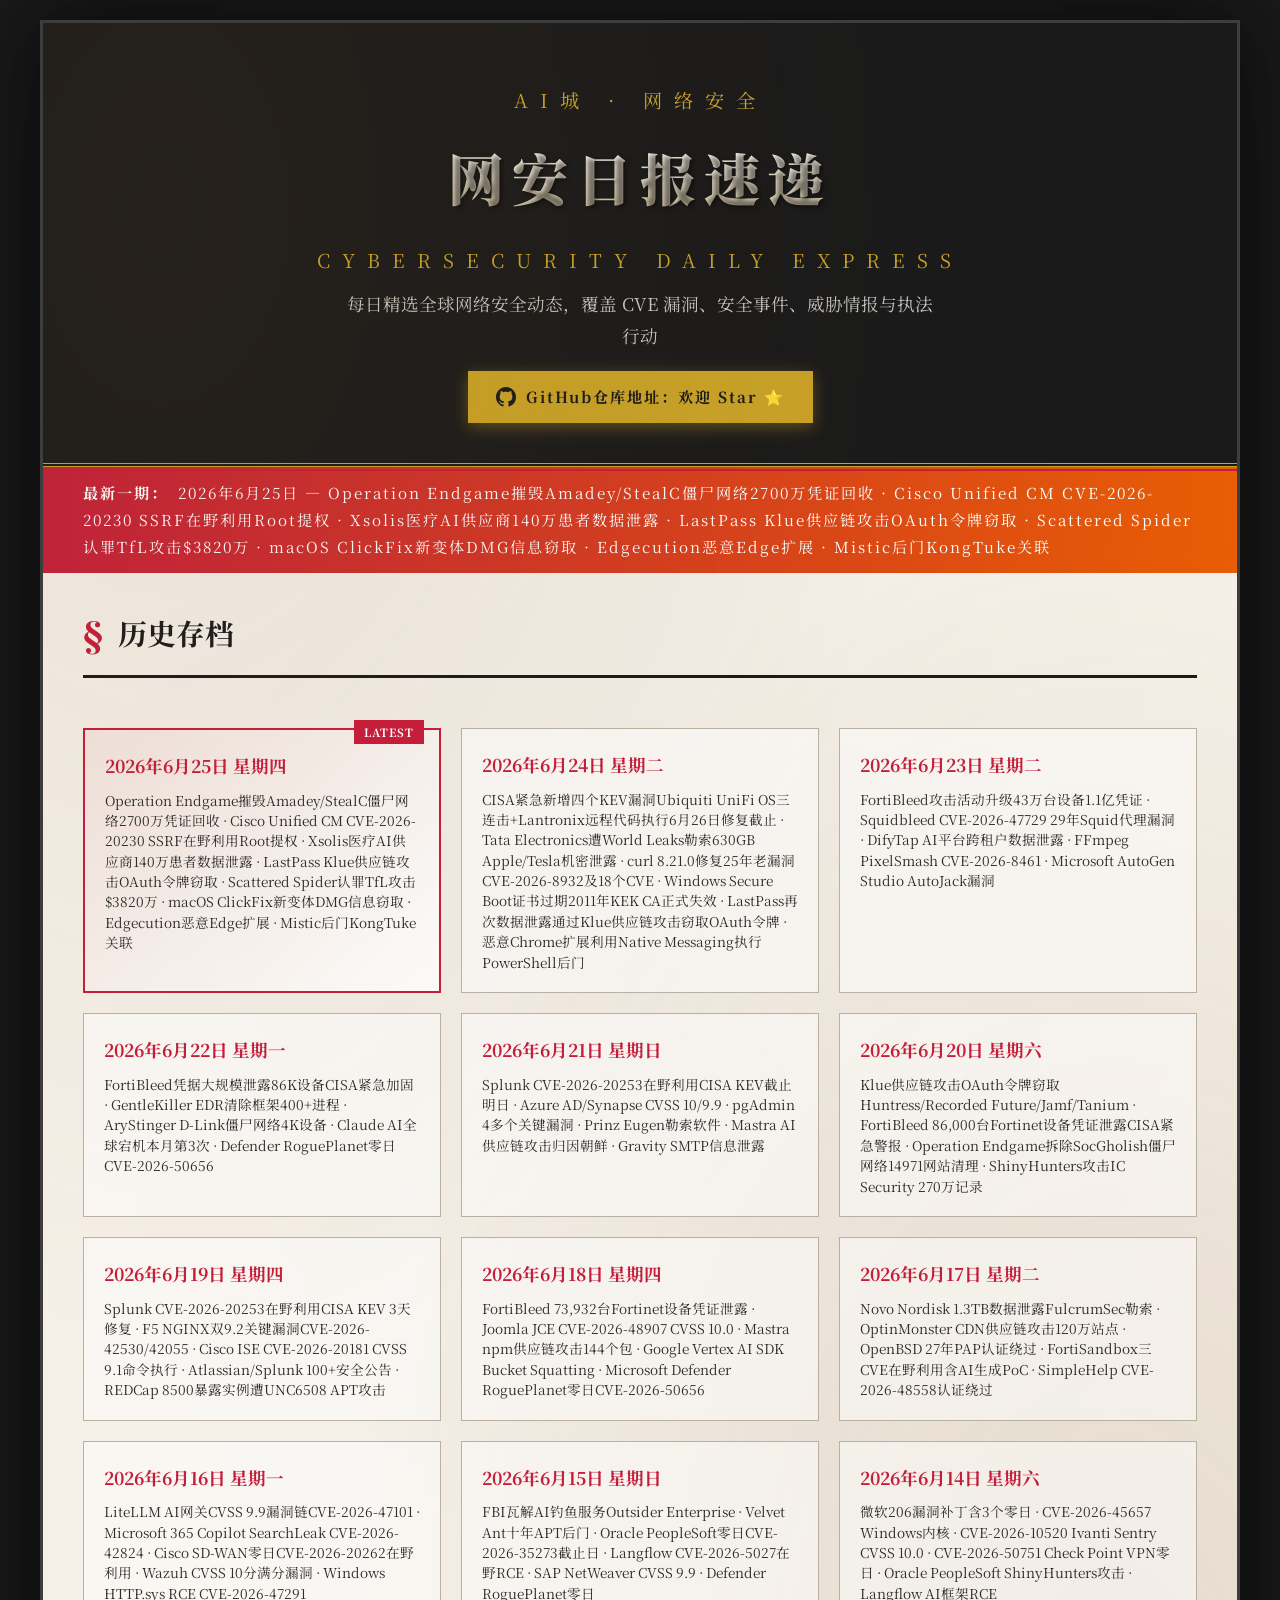
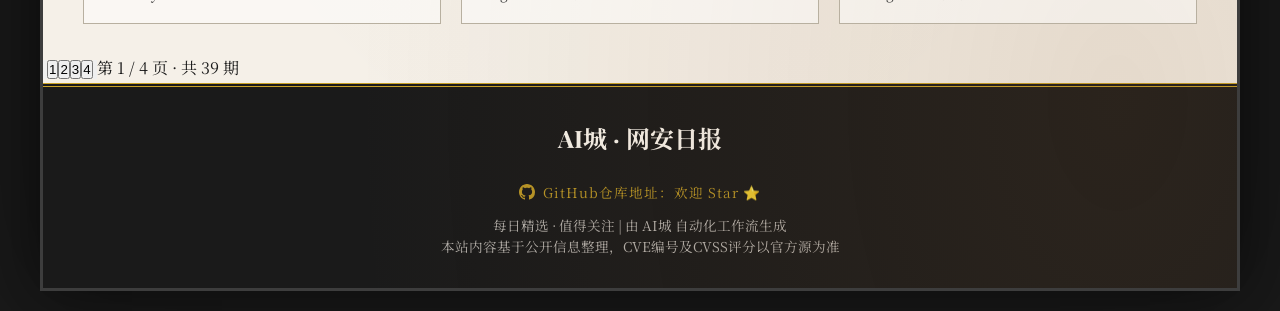
==== index.html @ bbb7cddc "更新2026年6月24日网安日报 - CISA KEV/Tata Electronics泄露/curl 25年老漏洞/Secure Boot证书过期" ====
<!DOCTYPE html>
<html lang="zh-CN">
<head>
    <meta charset="UTF-8">
    <meta name="viewport" content="width=device-width, initial-scale=1.0">
    <title>网安日报速递 - AI城</title>
    <link rel="stylesheet" href="assets/style.css">
</head>
<body>
    <div class="newspaper">
        <!-- Hero -->
        <div class="index-hero">
            <div class="newspaper-subtitle">AI城 · 网络安全</div>
            <a id="latest-link" href="#" style="color:inherit;text-decoration:none;">
                <h1 class="newspaper-title">网安日报速递</h1>
            </a>
            <div class="newspaper-subtitle">CYBERSECURITY DAILY EXPRESS</div>
            <p>每日精选全球网络安全动态，覆盖 CVE 漏洞、安全事件、威胁情报与执法行动</p>
            <a href="https://github.com/Unclecheng-li/cybersecurity-daily" target="_blank" rel="noopener"
               style="display:inline-flex;align-items:center;gap:10px;margin-top:20px;padding:12px 28px;
                      background:var(--accent-gold);color:var(--ink-black);font-size:0.95em;font-weight:700;
                      letter-spacing:2px;text-decoration:none;transition:all 0.3s ease;
                      box-shadow:0 4px 15px rgba(201,162,39,0.4);"
               onmouseover="this.style.transform='translateY(-2px)';this.style.boxShadow='0 6px 25px rgba(201,162,39,0.6)'"
               onmouseout="this.style.transform='translateY(0)';this.style.boxShadow='0 4px 15px rgba(201,162,39,0.4)'">
                <svg width="20" height="20" viewBox="0 0 16 16" fill="currentColor">
                    <path d="M8 0C3.58 0 0 3.58 0 8c0 3.54 2.29 6.53 5.47 7.59.4.07.55-.17.55-.38
                    0-.19-.01-.82-.01-1.49-2.01.37-2.53-.49-2.69-.94-.09-.23-.48-.94-.82-1.13-.28-.15
                    -.68-.52-.01-.53.63-.01 1.08.58 1.23.82.72 1.21 1.87.87 2.33.66.07-.52.28-.87
                    .51-1.07-1.78-.2-3.64-.89-3.64-3.95 0-.87.31-1.59.82-2.15-.08-.2-.36-1.02.08-2.12
                    0 0 .67-.21 2.2.82.64-.18 1.32-.27 2-.27.68 0 1.36.09 2 .27 1.53-1.04 2.2-.82
                    2.2-.82.44 1.1.16 1.92.08 2.12.51.56.82 1.27.82 2.15 0 3.07-1.87 3.75-3.65
                    3.95.29.25.54.73.54 1.48 0 1.07-.01 1.93-.01 2.2 0 .21.15.46.55.38A8.013 8.013
                    0 0016 8c0-4.42-3.58-8-8-8z"/>
                </svg>
                GitHub仓库地址：欢迎 Star ⭐
            </a>
        </div>

        <!-- Latest Edition Banner -->
        <div id="latest-banner" class="keywords-banner">
            <strong>最新一期：</strong><span id="latest-text"></span>
        </div>

        <!-- Archive -->
        <h3 class="section-header" style="margin:30px 40px 20px;">历史存档</h3>
        <div id="archive-grid" class="archive-grid"></div>
        <div id="pagination" class="pagination"></div>

        <!-- Footer -->
        <footer class="newspaper-footer">
            <div class="footer-logo">AI城 · 网安日报</div>
            <a href="https://github.com/Unclecheng-li/cybersecurity-daily" target="_blank" rel="noopener"
               style="display:inline-flex;align-items:center;gap:8px;margin:10px 0;color:var(--accent-gold);
                      font-size:0.85em;letter-spacing:1px;text-decoration:none;opacity:0.9;transition:opacity 0.3s;"
               onmouseover="this.style.opacity='1'" onmouseout="this.style.opacity='0.9'">
                <svg width="16" height="16" viewBox="0 0 16 16" fill="currentColor">
                    <path d="M8 0C3.58 0 0 3.58 0 8c0 3.54 2.29 6.53 5.47 7.59.4.07.55-.17.55-.38
                    0-.19-.01-.82-.01-1.49-2.01.37-2.53-.49-2.69-.94-.09-.23-.48-.94-.82-1.13-.28-.15
                    -.68-.52-.01-.53.63-.01 1.08.58 1.23.82.72 1.21 1.87.87 2.33.66.07-.52.28-.87
                    .51-1.07-1.78-.2-3.64-.89-3.64-3.95 0-.87.31-1.59.82-2.15-.08-.2-.36-1.02.08-2.12
                    0 0 .67-.21 2.2.82.64-.18 1.32-.27 2-.27.68 0 1.36.09 2 .27 1.53-1.04 2.2-.82
                    2.2-.82.44 1.1.16 1.92.08 2.12.51.56.82 1.27.82 2.15 0 3.07-1.87 3.75-3.65
                    3.95.29.25.54.73.54 1.48 0 1.07-.01 1.93-.01 2.2 0 .21.15.46.55.38A8.013 8.013
                    0 0016 8c0-4.42-3.58-8-8-8z"/>
                </svg>
                GitHub仓库地址：欢迎 Star ⭐
            </a>
            <p class="footer-disclaimer">
                每日精选 · 值得关注 | 由 AI城 自动化工作流生成
                <br>
                本站内容基于公开信息整理，CVE编号及CVSS评分以官方源为准
            </p>
        </footer>
    </div>

    <script>
    (function() {
        // ============================================================
        // 存档数据 — 每次新增日报时在此数组头部追加一条即可
        // 不再依赖 index.json，本地 file:// 协议也能正常显示
        // ============================================================
        var ARCHIVE_DATA = [
            {
                "date": "2026-06-25",
                "weekday": "星期四",
                "keywords": "Operation Endgame摧毁Amadey/StealC僵尸网络2700万凭证回收 · Cisco Unified CM CVE-2026-20230 SSRF在野利用Root提权 · Xsolis医疗AI供应商140万患者数据泄露 · LastPass Klue供应链攻击OAuth令牌窃取 · Scattered Spider认罪TfL攻击$3820万 · macOS ClickFix新变体DMG信息窃取 · Edgecution恶意Edge扩展 · Mistic后门KongTuke关联"
            },
            {
                "date": "2026-06-24",
                "weekday": "星期二",
                "keywords": "CISA紧急新增四个KEV漏洞Ubiquiti UniFi OS三连击+Lantronix远程代码执行6月26日修复截止 · Tata Electronics遭World Leaks勒索630GB Apple/Tesla机密泄露 · curl 8.21.0修复25年老漏洞CVE-2026-8932及18个CVE · Windows Secure Boot证书过期2011年KEK CA正式失效 · LastPass再次数据泄露通过Klue供应链攻击窃取OAuth令牌 · 恶意Chrome扩展利用Native Messaging执行PowerShell后门"
            },
            {
                "date": "2026-06-23",
                "weekday": "星期二",
                "keywords": "FortiBleed攻击活动升级43万台设备1.1亿凭证 · Squidbleed CVE-2026-47729 29年Squid代理漏洞 · DifyTap AI平台跨租户数据泄露 · FFmpeg PixelSmash CVE-2026-8461 · Microsoft AutoGen Studio AutoJack漏洞"
            },
            {
                "date": "2026-06-22",
                "weekday": "星期一",
                "keywords": "FortiBleed凭据大规模泄露86K设备CISA紧急加固 · GentleKiller EDR清除框架400+进程 · AryStinger D-Link僵尸网络4K设备 · Claude AI全球宕机本月第3次 · Defender RoguePlanet零日CVE-2026-50656"
            },
            {
                "date": "2026-06-21",
                "weekday": "星期日",
                "keywords": "Splunk CVE-2026-20253在野利用CISA KEV截止明日 · Azure AD/Synapse CVSS 10/9.9 · pgAdmin 4多个关键漏洞 · Prinz Eugen勒索软件 · Mastra AI供应链攻击归因朝鲜 · Gravity SMTP信息泄露"
            },
            {
                "date": "2026-06-20",
                "weekday": "星期六",
                "keywords": "Klue供应链攻击OAuth令牌窃取Huntress/Recorded Future/Jamf/Tanium · FortiBleed 86,000台Fortinet设备凭证泄露CISA紧急警报 · Operation Endgame拆除SocGholish僵尸网络14971网站清理 · ShinyHunters攻击IC Security 270万记录"
            },
            {
                "date": "2026-06-19",
                "weekday": "星期四",
                "keywords": "Splunk CVE-2026-20253在野利用CISA KEV 3天修复 · F5 NGINX双9.2关键漏洞CVE-2026-42530/42055 · Cisco ISE CVE-2026-20181 CVSS 9.1命令执行 · Atlassian/Splunk 100+安全公告 · REDCap 8500暴露实例遭UNC6508 APT攻击"
            },
            {
                "date": "2026-06-18",
                "weekday": "星期四",
                "keywords": "FortiBleed 73,932台Fortinet设备凭证泄露 · Joomla JCE CVE-2026-48907 CVSS 10.0 · Mastra npm供应链攻击144个包 · Google Vertex AI SDK Bucket Squatting · Microsoft Defender RoguePlanet零日CVE-2026-50656"
            },
            {
                "date": "2026-06-17",
                "weekday": "星期二",
                "keywords": "Novo Nordisk 1.3TB数据泄露FulcrumSec勒索 · OptinMonster CDN供应链攻击120万站点 · OpenBSD 27年PAP认证绕过 · FortiSandbox三CVE在野利用含AI生成PoC · SimpleHelp CVE-2026-48558认证绕过"
            },
            {
                "date": "2026-06-16",
                "weekday": "星期一",
                "keywords": "LiteLLM AI网关CVSS 9.9漏洞链CVE-2026-47101 · Microsoft 365 Copilot SearchLeak CVE-2026-42824 · Cisco SD-WAN零日CVE-2026-20262在野利用 · Wazuh CVSS 10分满分漏洞 · Windows HTTP.sys RCE CVE-2026-47291"
            },
            {
                "date": "2026-06-15",
                "weekday": "星期日",
                "keywords": "FBI瓦解AI钓鱼服务Outsider Enterprise · Velvet Ant十年APT后门 · Oracle PeopleSoft零日CVE-2026-35273截止日 · Langflow CVE-2026-5027在野RCE · SAP NetWeaver CVSS 9.9 · Defender RoguePlanet零日"
            },
            {
                "date": "2026-06-14",
                "weekday": "星期六",
                "keywords": "微软206漏洞补丁含3个零日 · CVE-2026-45657 Windows内核 · CVE-2026-10520 Ivanti Sentry CVSS 10.0 · CVE-2026-50751 Check Point VPN零日 · Oracle PeopleSoft ShinyHunters攻击 · Langflow AI框架RCE"
            },
            {
                "date": "2026-06-13",
                "weekday": "星期五",
                "keywords": "Oracle PeopleSoft零日CVE-2026-35273 · 法国Tchap政府通讯泄露 · Miasma供应链蠕虫 · ServiceNow API漏洞 · VMware XSS · VRChat 240万数据泄露"
            },
            {
                "date": "2026-06-12",
                "weekday": "星期四",
                "keywords": "Oracle PeopleSoft零日CVE-2026-35273 · GreatXML BitLocker绕过 · npm v12供应链革命 · OpenClaw AI代理攻击 · OceanLotus SPECTRALVIPER · The Gentlemen勒索蠕虫"
            },
            {
                "date": "2026-06-11",
                "weekday": "星期三",
                "keywords": "微软206漏洞补丁 · Check Point VPN零日CVE-2026-50751 · Ivanti Sentry CVSS 10.0 · Veeam Backup RCE · Defender RoguePlanet零日 · AI发现FFmpeg 21零日"
            },
            {
                "date": "2026-06-10",
                "weekday": "星期二",
                "keywords": "Microsoft Patch Tuesday 200漏洞 · Check Point VPN零日CVE-2026-50751 · Veeam RCE CVE-2026-44963 · CISA KEV三连新增 · HTTP/2 Bomb DoS"
            },
            {
                "date": "2026-06-09",
                "weekday": "星期一",
                "keywords": "Check Point VPN零日CVE-2026-50751 · Gogs零日RCE修补 · Meta AI 2万账户劫持 · UniFi OS Root RCE链 · Shai-Hulud PyPI供应链"
            },
            {
                "date": "2026-06-08",
                "weekday": "星期日",
                "keywords": "HuggingFace RCE CVE-2026-4372 · Cisco SD-WAN第7个零日 · FFmpeg 21个0Day · Chrome 429漏洞 · C0XMO僵尸网络 · SolarWinds CISA KEV"
            },
            {
                "date": "2026-06-07",
                "weekday": "星期六",
                "keywords": "Cisco SD-WAN零日CVE-2026-20245 · Chrome 149修复429漏洞 · Polyfill.io供应链攻击 · UNC5221 APT新恶意软件 · 五眼联盟警告 · Everest Forms Pro漏洞"
            },
            {
                "date": "2026-06-06",
                "weekday": "星期六",
                "keywords": "SolarWinds Serv-U DoS漏洞 · Mirasvit Cache Warmer RCE · MLflow AI凭证泄露 · Carnival 600万数据泄露 · WordPress OTP认证绕过"
            },
            {
                "date": "2026-06-05",
                "weekday": "星期五",
                "keywords": "IronWorm npm供应链 · Claude Code Action劫持 · Cisco Unified CM SSRF · VS Code零日令牌窃取 · DentaQuest 260万泄露 · Acer双零日"
            },
            {
                "date": "2026-06-04",
                "weekday": "星期三",
                "keywords": "Magento RCE零日 CVE-2026-45247 · HTTP/2 Bomb DoS · Microsoft 365 FlagLeft · Windows Search URI · Gemini通知劫持"
            },
            {
                "date": "2026-06-03",
                "weekday": "星期二",
                "keywords": "Netlogon零点击RCE · Oracle WebLogic KEV · Red Hat npm供应链 · Android零日 · Kirki WordPress提权"
            },
            {
                "date": "2026-06-02",
                "weekday": "星期一",
                "keywords": "Google MCP Toolbox DNS重绑定 · Gogs零日77天无补丁 · Carnival邮轮数据泄露 · Proofpoint 2026报告"
            },
            {
                "date": "2026-06-01",
                "weekday": "星期日",
                "keywords": "Windows Netlogon零点击RCE · PAN-OS VPN绕过 · Daemon Tools供应链 · Gogs零日 · Nx Console投毒"
            },
            {
                "date": "2026-05-30",
                "weekday": "星期六",
                "keywords": "Gogs零日RCE · FortiClient EMS CVE-2026-35616 · Marimo未认证RCE · Kimsuky HTTPSpy · 荷兰摧毁僵尸网络"
            },
            {
                "date": "2026-05-28",
                "weekday": "星期三",
                "keywords": "GitLab 6×CVE同日修复 · Nx Console VS扩展投毒 · GitBucket老漏洞标注 · NVIDIA Triton认证绕过"
            },
            {
                "date": "2026-05-25",
                "weekday": "星期日",
                "keywords": "持续跟踪Exchange OWA零日 · Nginx Rift CVE-2026-42945 · cPanel CVE-2026-41940 · RondoDox攻击链 · Kali365攻击链 · 设备代码钓鱼"
            },
            {
                "date": "2026-05-23",
                "weekday": "星期五",
                "keywords": "Trend Micro Apex One在野 · Drupal PostgreSQL SQL注入 · Cisco CVSS 10.0 · HPLIP提权"
            },
            {
                "date": "2026-05-22",
                "weekday": "星期四",
                "keywords": "Cisco CVSS 10.0满分 · Apache OFBiz RCE · OpenClaw四漏洞链 · Claude Code沙箱绕过 · CISA凭证泄露"
            },
            {
                "date": "2026-05-21",
                "weekday": "星期三",
                "keywords": "Trump AI网络安全行政令 · Exchange OWA零日持续 · Nginx Rift在野利用 · BIND CVE-2026-5947 · authentik SAML绕过 · Taiko双9.8"
            },
            {
                "date": "2026-05-20",
                "weekday": "星期二",
                "keywords": "Avada Builder WordPress双漏洞 · BeyondTrust微软漏洞报告 · Exchange OWA零日扩散 · Grafana Token失窃升级 · Mistral AI源码失窃"
            },
            {
                "date": "2026-05-19",
                "weekday": "星期一",
                "keywords": "Fortinet双星未认证RCE · Grafana Labs后续 · Exchange OWA零日扩散 · Nginx Rift在野利用 · West Pharma勒索"
            },
            {
                "date": "2026-05-18",
                "weekday": "星期日",
                "keywords": "Grafana Labs Token遭窃深度 · Exchange OWA CVE-2026-42897零日 · Nginx Rift在野利用确认 · Funnel Builder e-Skimmer"
            },
            {
                "date": "2026-05-17",
                "weekday": "星期六",
                "keywords": "Grafana Labs Token遭窃CoinbaseCartel勒索 · Cisco SD-WAN CVE-2026-20182 · Pwn2Own Berlin 2026 47零日$129.8万 · node-ipc投毒深度"
            },
            {
                "date": "2026-05-16",
                "weekday": "星期五",
                "keywords": "ssh-keysign-pwn CVE-2026-46333 · Mini Shai-Hulud供应链 · node-ipc npm投毒 · 勒索软件态势 · IMF AI网络攻击风险警告"
            },
            {
                "date": "2026-05-15",
                "weekday": "星期四",
                "keywords": "Nginx Rift CVE-2026-42945引爆安全圈CVSS 9.2 · Fragnesia Linux内核LPE · cPanel CVE-2026-41940大规模利用 · Trellix遭入侵"
            },
            {
                "date": "2026-05-14",
                "weekday": "星期三",
                "keywords": "Google GTIG首例AI辅助零日 · CNVD Skills恶意包公告 · MS Patch Tuesday深度 · PAN-OS国家级APT利用 · Canvas赎金暗示"
            },
            {
                "date": "2026-05-13",
                "weekday": "星期二",
                "keywords": "富士康Nitrogen勒索8TB · Canvas数据泄露2.75亿记录 · Microsoft Patch Tuesday 120 CVE · SAP 5月补丁 · PAN-OS零日CVE-2026-0300"
            }
        ];

        // ============================================================
        // 分页配置
        // ============================================================
        var PER_PAGE = 12;
        var currentPage = 1;

        // 日期格式化：2026-06-05 -> 2026年6月5日
        function formatDateCN(dateStr) {
            var parts = dateStr.split('-');
            return parts[0] + '年' + parseInt(parts[1]) + '月' + parseInt(parts[2]) + '日';
        }

        // 生成单张存档卡片
        function createCard(item, isLatest) {
            var card = document.createElement('a');
            card.href = 'daily/' + item.date + '.html';
            card.className = 'archive-card' + (isLatest ? ' latest' : '');
            card.innerHTML =
                (isLatest ? '<span class="card-tag">LATEST</span>' : '') +
                '<div class="card-date">' + formatDateCN(item.date) + ' ' + item.weekday + '</div>' +
                '<div class="card-keywords">' + (item.keywords || '') + '</div>';
            return card;
        }

        // 渲染当前页的卡片
        function renderPage(page) {
            var grid = document.getElementById('archive-grid');
            grid.innerHTML = '';

            var start = (page - 1) * PER_PAGE;
            var end = Math.min(start + PER_PAGE, ARCHIVE_DATA.length);
            var totalPages = Math.ceil(ARCHIVE_DATA.length / PER_PAGE);

            for (var i = start; i < end; i++) {
                // isLatest 仅在第一页且是第一条数据时为 true
                var isLatest = (page === 1 && i === 0);
                grid.appendChild(createCard(ARCHIVE_DATA[i], isLatest));
            }

            renderPagination(page, totalPages);
        }

        // 渲染分页控件
        function renderPagination(page, totalPages) {
            var container = document.getElementById('pagination');
            container.innerHTML = '';

            if (totalPages <= 1) return;

            var arrowL = '<svg viewBox="0 0 16 16"><path d="M11.354 1.646a.5.5 0 0 1 0 .708L5.707 8l5.647 5.646a.5.5 0 0 1-.708.708l-6-6a.5.5 0 0 1 0-.708l6-6a.5.5 0 0 1 .708 0z"/></svg>';
            var arrowR = '<svg viewBox="0 0 16 16"><path d="M4.646 1.646a.5.5 0 0 1 .708 0l6 6a.5.5 0 0 1 0 .708l-6 6a.5.5 0 0 1-.708-.708L10.293 8 4.646 2.354a.5.5 0 0 1 0-.708z"/></svg>';

            // 上一页
            var prev = document.createElement('button');
            prev.className = 'page-btn' + (page <= 1 ? ' disabled' : '');
            prev.innerHTML = arrowL;
            prev.title = '上一页';
            if (page > 1) prev.onclick = function() { goToPage(page - 1); };
            container.appendChild(prev);

            // 页码按钮
            var pages = getPageNumbers(page, totalPages);
            for (var i = 0; i < pages.length; i++) {
                if (pages[i] === '...') {
                    var dots = document.createElement('span');
                    dots.className = 'page-btn disabled';
                    dots.textContent = '...';
                    container.appendChild(dots);
                } else {
                    var btn = document.createElement('button');
                    btn.className = 'page-btn' + (pages[i] === page ? ' active' : '');
                    btn.textContent = pages[i];
                    var p = pages[i];
                    if (p !== page) btn.onclick = (function(pp) { return function() { goToPage(pp); }; })(p);
                    container.appendChild(btn);
                }
            }

            // 下一页
            var next = document.createElement('button');
            next.className = 'page-btn' + (page >= totalPages ? ' disabled' : '');
            next.innerHTML = arrowR;
            next.title = '下一页';
            if (page < totalPages) next.onclick = function() { goToPage(page + 1); };
            container.appendChild(next);

            // 页码信息
            var info = document.createElement('span');
            info.className = 'pagination-info';
            info.textContent = '第 ' + page + ' / ' + totalPages + ' 页 · 共 ' + ARCHIVE_DATA.length + ' 期';
            container.appendChild(info);
        }

        // 计算要显示的页码数组（带省略号）
        function getPageNumbers(current, total) {
            if (total <= 7) {
                var arr = [];
                for (var i = 1; i <= total; i++) arr.push(i);
                return arr;
            }
            var pages = [1];
            if (current > 3) pages.push('...');
            for (var s = Math.max(2, current - 1); s <= Math.min(total - 1, current + 1); s++) {
                pages.push(s);
            }
            if (current < total - 2) pages.push('...');
            pages.push(total);
            return pages;
        }

        function goToPage(page) {
            currentPage = page;
            renderPage(page);
            // 滚动到存档区域顶部
            var grid = document.getElementById('archive-grid');
            grid.scrollIntoView({ behavior: 'smooth', block: 'start' });
        }

        // --- 初始化 ---
        var bannerText = document.getElementById('latest-text');
        var latestLink = document.getElementById('latest-link');

        if (!ARCHIVE_DATA || ARCHIVE_DATA.length === 0) {
            document.getElementById('archive-grid').innerHTML = '<div class="empty-msg">暂无存档</div>';
            return;
        }

        // 按日期降序排列
        ARCHIVE_DATA.sort(function(a, b) { return b.date.localeCompare(a.date); });

        // 更新最新一期横幅
        var latest = ARCHIVE_DATA[0];
        bannerText.textContent = formatDateCN(latest.date) + ' — ' + (latest.keywords || '');
        latestLink.href = 'daily/' + latest.date + '.html';

        // 渲染第一页
        renderPage(1);
    })();
    </script>
</body>
</html>
---- assets/style.css ----
/* ============================================
   网安日报速递 - 公共样式表
   AI城 · CYBERSECURITY DAILY EXPRESS
   ============================================ */

@import url('https://fonts.googleapis.com/css2?family=Noto+Serif+SC:wght@400;600;700;900&family=Playfair+Display:ital,wght@0,400;0,700;0,900;1,400&display=swap');

:root {
    --ink-black: #1a1a1a;
    --ink-dark: #2d2d2d;
    --paper-cream: #f5f0e8;
    --paper-aged: #e8e0d0;
    --accent-red: #c41e3a;
    --accent-orange: #e85d04;
    --accent-gold: #c9a227;
    --border-dark: #3d3d3d;
    --border-light: #b8b0a0;
    --shadow-dark: rgba(0,0,0,0.3);
}

* {
    margin: 0;
    padding: 0;
    box-sizing: border-box;
}

body {
    background: var(--ink-black);
    font-family: 'Noto Serif SC', 'Georgia', serif;
    color: var(--ink-black);
    line-height: 1.8;
    padding: 20px;
}

.newspaper {
    max-width: 1200px;
    margin: 0 auto;
    background: var(--paper-cream);
    box-shadow: 0 0 60px rgba(0,0,0,0.5), 0 0 120px rgba(0,0,0,0.3);
    border: 3px solid var(--border-dark);
    position: relative;
    overflow: hidden;
}

.newspaper::before {
    content: '';
    position: absolute;
    top: 0; left: 0; right: 0; bottom: 0;
    background:
        radial-gradient(ellipse at 10% 10%, rgba(139,90,43,0.1) 0%, transparent 50%),
        radial-gradient(ellipse at 90% 90%, rgba(139,90,43,0.15) 0%, transparent 50%),
        radial-gradient(ellipse at 50% 50%, rgba(0,0,0,0.02) 0%, transparent 70%);
    pointer-events: none;
    z-index: 1;
}

/* --- Masthead --- */
.masthead {
    background: var(--ink-black);
    color: var(--paper-cream);
    padding: 30px 40px 20px;
    text-align: center;
    border-bottom: 4px double var(--accent-gold);
    position: relative;
}
.masthead::after {
    content: '';
    position: absolute;
    bottom: -8px; left: 0; right: 0;
    height: 2px;
    background: var(--accent-red);
}
.masthead a {
    color: inherit;
    text-decoration: none;
}
.newspaper-title {
    font-family: 'Playfair Display', 'Noto Serif SC', serif;
    font-size: 3.5em;
    font-weight: 900;
    letter-spacing: 8px;
    text-transform: uppercase;
    margin: 10px 0;
    text-shadow: 2px 2px 4px rgba(0,0,0,0.5);
    background: linear-gradient(180deg, #fff 0%, #d4c5a0 100%);
    -webkit-background-clip: text;
    -webkit-text-fill-color: transparent;
    background-clip: text;
}
.newspaper-subtitle {
    font-size: 1.2em;
    letter-spacing: 12px;
    color: var(--accent-gold);
    margin-bottom: 10px;
}

/* --- Edition Info --- */
.edition-info {
    display: flex;
    justify-content: space-between;
    align-items: center;
    padding: 10px 40px;
    background: var(--paper-aged);
    border-bottom: 2px solid var(--border-light);
    font-size: 0.85em;
    color: var(--ink-dark);
}
.edition-date {
    font-weight: 700;
    color: var(--accent-red);
}
.edition-number {
    font-style: italic;
}

/* --- Keywords Banner --- */
.keywords-banner {
    background: linear-gradient(90deg, var(--accent-red), var(--accent-orange));
    color: white;
    padding: 12px 40px;
    font-size: 0.95em;
    letter-spacing: 2px;
}
.keywords-banner strong {
    margin-right: 10px;
}

/* --- Content --- */
.content-wrapper {
    padding: 30px 40px;
    position: relative;
    z-index: 2;
}

/* --- Headlines --- */
.headline-section {
    margin-bottom: 40px;
    border-bottom: 3px solid var(--ink-black);
    padding-bottom: 30px;
}
.main-headline {
    font-family: 'Playfair Display', 'Noto Serif SC', serif;
    font-size: 2.8em;
    font-weight: 900;
    line-height: 1.2;
    margin-bottom: 15px;
    color: var(--ink-black);
    border-left: 6px solid var(--accent-red);
    padding-left: 20px;
}
.sub-headline {
    font-size: 1.4em;
    color: var(--ink-dark);
    font-style: italic;
    margin-bottom: 20px;
    padding-left: 26px;
}

/* --- Article Grid --- */
.articles-grid {
    display: grid;
    grid-template-columns: repeat(3, 1fr);
    gap: 30px;
    margin-bottom: 40px;
}
.article-card {
    border: 1px solid var(--border-light);
    padding: 25px;
    background: rgba(255,255,255,0.5);
    transition: transform 0.3s ease, box-shadow 0.3s ease;
    position: relative;
}
.article-card:hover {
    transform: translateY(-3px);
    box-shadow: 0 10px 30px var(--shadow-dark);
}
.article-card.featured {
    grid-column: span 2;
    grid-row: span 2;
    border: 2px solid var(--accent-red);
    background: linear-gradient(135deg, rgba(196,30,58,0.05) 0%, rgba(255,255,255,0.8) 100%);
}
.article-number {
    position: absolute;
    top: -15px; left: 20px;
    background: var(--ink-black);
    color: var(--accent-gold);
    width: 35px; height: 35px;
    display: flex; align-items: center; justify-content: center;
    font-weight: 900; font-size: 1.1em;
    border-radius: 50%;
}

/* --- Badges --- */
.severity-badge {
    display: inline-block;
    padding: 3px 12px;
    font-size: 0.75em;
    font-weight: 700;
    letter-spacing: 1px;
    margin-bottom: 10px;
    text-transform: uppercase;
}
.severity-critical { background: var(--accent-red); color: white; }
.severity-high { background: var(--accent-orange); color: white; }
.severity-medium { background: var(--accent-gold); color: var(--ink-black); }

.article-title {
    font-family: 'Playfair Display', 'Noto Serif SC', serif;
    font-size: 1.5em;
    font-weight: 700;
    line-height: 1.3;
    margin-bottom: 12px;
    color: var(--ink-black);
}
.article-meta {
    font-size: 0.85em;
    color: var(--ink-dark);
    margin-bottom: 15px;
    padding-bottom: 10px;
    border-bottom: 1px solid var(--border-light);
}
.cvss-score {
    display: inline-block;
    background: var(--ink-black);
    color: var(--accent-red);
    padding: 2px 10px;
    font-weight: 700;
    font-size: 0.9em;
    margin-left: 10px;
}
.article-body {
    font-size: 0.95em;
    line-height: 1.9;
    color: var(--ink-dark);
}
.article-body p {
    margin-bottom: 12px;
    text-indent: 2em;
}
.article-body ul, .article-body ol {
    margin: 10px 0;
    padding-left: 2em;
}
.article-body li {
    margin-bottom: 5px;
}

/* --- Section Headers --- */
.section-header {
    font-family: 'Playfair Display', 'Noto Serif SC', serif;
    font-size: 1.8em;
    font-weight: 700;
    color: var(--ink-black);
    border-bottom: 3px solid var(--ink-black);
    padding-bottom: 10px;
    margin: 40px 0 25px;
    display: flex;
    align-items: center;
    gap: 15px;
}
.section-header::before {
    content: '\00A7';
    color: var(--accent-red);
    font-size: 1.2em;
}

/* --- Quick News --- */
.quick-news {
    display: grid;
    grid-template-columns: repeat(2, 1fr);
    gap: 20px;
    margin-bottom: 40px;
}
.quick-item {
    padding: 20px;
    border-left: 4px solid var(--accent-orange);
    background: rgba(232,93,4,0.05);
}
.quick-item h4 {
    font-size: 1.1em;
    margin-bottom: 8px;
    color: var(--ink-black);
}
.quick-item p {
    font-size: 0.9em;
    color: var(--ink-dark);
}

/* --- Charts --- */
.charts-grid {
    display: grid;
    grid-template-columns: repeat(2, 1fr);
    gap: 30px;
    margin-bottom: 40px;
}
.chart-container {
    border: 1px solid var(--border-light);
    padding: 20px;
    background: white;
    text-align: center;
}
.chart-title {
    font-weight: 700;
    margin-bottom: 15px;
    font-size: 1.1em;
    color: var(--ink-black);
}
.mermaid {
    display: flex;
    justify-content: center;
}

/* --- Attack Flow --- */
.attack-flow {
    display: flex;
    align-items: center;
    justify-content: center;
    flex-wrap: wrap;
    gap: 10px;
    margin: 20px 0;
    padding: 20px;
    background: rgba(0,0,0,0.03);
    border-radius: 4px;
}
.flow-step {
    background: var(--ink-black);
    color: var(--paper-cream);
    padding: 8px 16px;
    font-size: 0.85em;
    position: relative;
}
.flow-step::after {
    content: '\2192';
    position: absolute;
    right: -20px;
    top: 50%;
    transform: translateY(-50%);
    color: var(--accent-red);
    font-weight: 700;
}
.flow-step:last-child::after {
    display: none;
}
.flow-step.critical {
    background: var(--accent-red);
}

/* --- Tables --- */
.affected-table {
    width: 100%;
    border-collapse: collapse;
    margin: 15px 0;
}
.affected-table th {
    background: var(--ink-black);
    color: var(--paper-cream);
    padding: 10px;
    text-align: left;
}
.affected-table td {
    padding: 10px;
    border-bottom: 1px solid var(--border-light);
}
.affected-table tr:hover {
    background: rgba(232,93,4,0.05);
}
.risk-high { color: var(--accent-red); font-weight: 700; }
.risk-medium { color: var(--accent-orange); font-weight: 700; }

/* --- References --- */
.references-section {
    background: var(--paper-aged);
    padding: 30px;
    margin-top: 40px;
    border-top: 4px double var(--ink-black);
}
.references-grid {
    display: grid;
    grid-template-columns: repeat(3, 1fr);
    gap: 15px;
}
.reference-item {
    font-size: 0.8em;
    padding: 10px;
    background: white;
    border: 1px solid var(--border-light);
}
.reference-item a {
    color: var(--accent-red);
    text-decoration: none;
    word-break: break-all;
}
.reference-item a:hover {
    text-decoration: underline;
}
.reference-source {
    font-weight: 700;
    color: var(--ink-dark);
    display: block;
    margin-bottom: 5px;
}

/* --- Footer --- */
.newspaper-footer {
    background: var(--ink-black);
    color: var(--paper-cream);
    padding: 30px 40px;
    text-align: center;
    border-top: 4px double var(--accent-gold);
}
.footer-logo {
    font-family: 'Playfair Display', 'Noto Serif SC', serif;
    font-size: 1.5em;
    font-weight: 700;
    margin-bottom: 10px;
}
.footer-disclaimer {
    font-size: 0.85em;
    color: rgba(245,240,232,0.7);
    max-width: 800px;
    margin: 0 auto;
    line-height: 1.6;
}

/* --- Index Page Specific --- */
.index-hero {
    background: var(--ink-black);
    color: var(--paper-cream);
    padding: 60px 40px 40px;
    text-align: center;
    border-bottom: 4px double var(--accent-gold);
    position: relative;
}
.index-hero::after {
    content: '';
    position: absolute;
    bottom: -8px; left: 0; right: 0;
    height: 2px;
    background: var(--accent-red);
}
.index-hero .newspaper-title {
    margin-bottom: 15px;
}
.index-hero p {
    color: rgba(245,240,232,0.8);
    max-width: 600px;
    margin: 0 auto;
    font-size: 1.1em;
}
.latest-badge {
    display: inline-block;
    background: var(--accent-red);
    color: white;
    padding: 4px 16px;
    font-size: 0.8em;
    font-weight: 700;
    letter-spacing: 2px;
    margin-bottom: 20px;
    text-transform: uppercase;
}
.archive-grid {
    display: grid;
    grid-template-columns: repeat(auto-fill, minmax(280px, 1fr));
    gap: 20px;
    padding: 30px 40px;
    position: relative;
    z-index: 2;
}
.archive-card {
    border: 1px solid var(--border-light);
    padding: 20px;
    background: rgba(255,255,255,0.5);
    transition: transform 0.2s ease, box-shadow 0.2s ease;
    text-decoration: none;
    color: var(--ink-black);
    display: block;
    position: relative;
}
.archive-card:hover {
    transform: translateY(-3px);
    box-shadow: 0 8px 25px var(--shadow-dark);
    border-color: var(--accent-red);
}
.archive-card.latest {
    border: 2px solid var(--accent-red);
    background: linear-gradient(135deg, rgba(196,30,58,0.05) 0%, rgba(255,255,255,0.8) 100%);
}
.archive-card .card-date {
    font-weight: 700;
    color: var(--accent-red);
    font-size: 1.1em;
    margin-bottom: 8px;
}
.archive-card .card-keywords {
    font-size: 0.85em;
    color: var(--ink-dark);
    line-height: 1.5;
}
.archive-card .card-tag {
    position: absolute;
    top: -10px; right: 15px;
    background: var(--accent-red);
    color: white;
    padding: 2px 10px;
    font-size: 0.7em;
    font-weight: 700;
    letter-spacing: 1px;
}
.nav-back {
    display: inline-block;
    padding: 10px 20px;
    background: var(--ink-black);
    color: var(--paper-cream);
    text-decoration: none;
    font-size: 0.9em;
    margin: 20px 40px;
    position: relative;
    z-index: 2;
}
.nav-back:hover {
    background: var(--accent-red);
}

/* --- Responsive --- */
@media (max-width: 1024px) {
    .articles-grid { grid-template-columns: repeat(2, 1fr); }
    .article-card.featured { grid-column: span 2; grid-row: span 1; }
}
@media (max-width: 768px) {
    body { padding: 10px; }
    .newspaper-title { font-size: 2em; letter-spacing: 4px; }
    .main-headline { font-size: 1.8em; }
    .articles-grid { grid-template-columns: 1fr; }
    .article-card.featured { grid-column: span 1; }
    .quick-news { grid-template-columns: 1fr; }
    .charts-grid { grid-template-columns: 1fr; }
    .references-grid { grid-template-columns: 1fr; }
    .edition-info { flex-direction: column; gap: 10px; }
    .archive-grid { padding: 20px; grid-template-columns: 1fr; }
    .content-wrapper { padding: 20px; }
    .masthead { padding: 20px; }
}

/* --- Print --- */
@media print {
    body { background: white; padding: 0; }
    .newspaper { box-shadow: none; border: none; }
    .article-card:hover { transform: none; box-shadow: none; }
    .nav-back { display: none; }
}
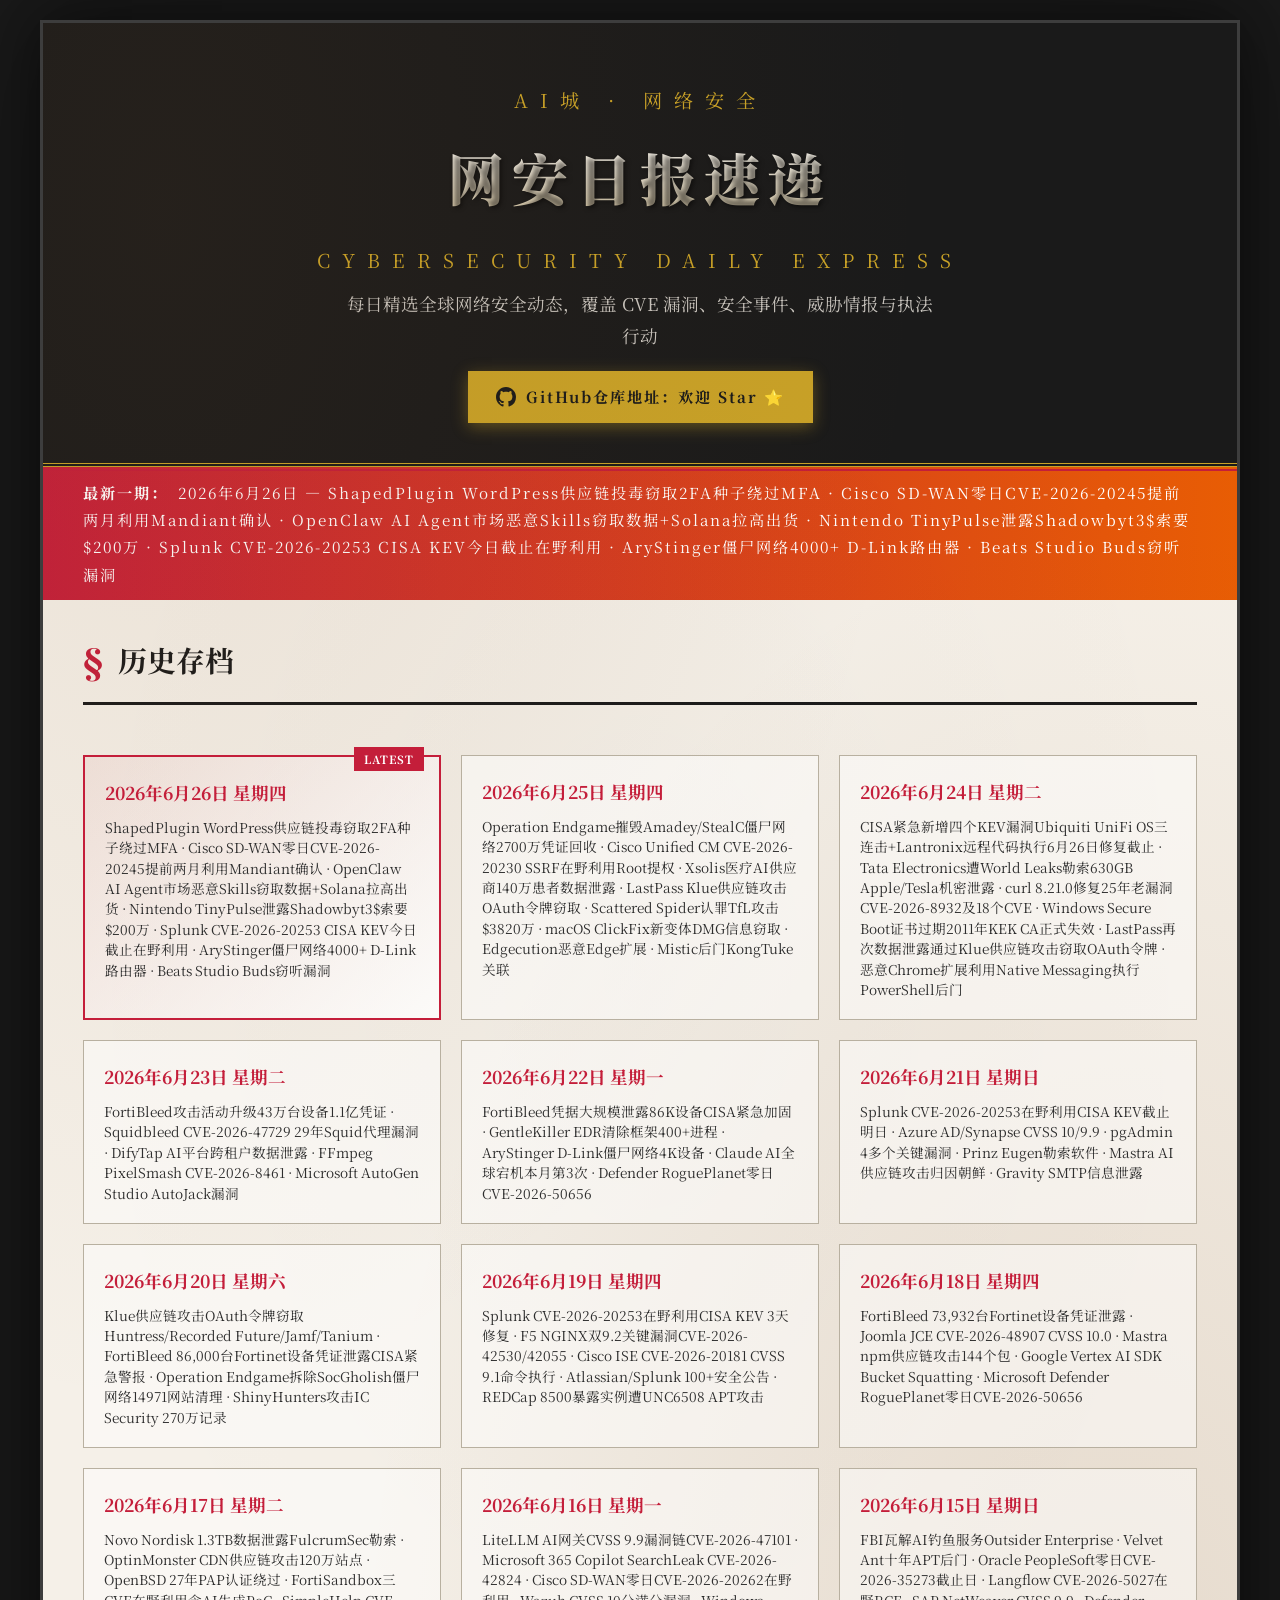
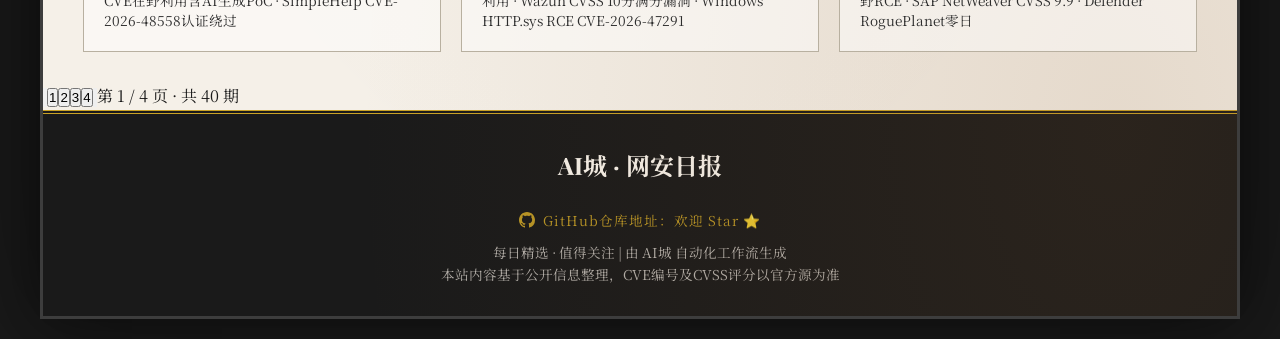
==== commit e2dc3aa6: "更新2026年6月26日网安日报 - ShapedPlugin供应链/Cisco SD-WAN零日/OpenClaw恶意Skills/Nintendo泄露/Splunk KEV" ====
--- a/index.html
+++ b/index.html
@@ -82,6 +82,11 @@
         // ============================================================
         var ARCHIVE_DATA = [
             {
+                "date": "2026-06-26",
+                "weekday": "星期四",
+                "keywords": "ShapedPlugin WordPress供应链投毒窃取2FA种子绕过MFA · Cisco SD-WAN零日CVE-2026-20245提前两月利用Mandiant确认 · OpenClaw AI Agent市场恶意Skills窃取数据+Solana拉高出货 · Nintendo TinyPulse泄露Shadowbyt3$索要$200万 · Splunk CVE-2026-20253 CISA KEV今日截止在野利用 · AryStinger僵尸网络4000+ D-Link路由器 · Beats Studio Buds窃听漏洞"
+            },
+            {
                 "date": "2026-06-25",
                 "weekday": "星期四",
                 "keywords": "Operation Endgame摧毁Amadey/StealC僵尸网络2700万凭证回收 · Cisco Unified CM CVE-2026-20230 SSRF在野利用Root提权 · Xsolis医疗AI供应商140万患者数据泄露 · LastPass Klue供应链攻击OAuth令牌窃取 · Scattered Spider认罪TfL攻击$3820万 · macOS ClickFix新变体DMG信息窃取 · Edgecution恶意Edge扩展 · Mistic后门KongTuke关联"
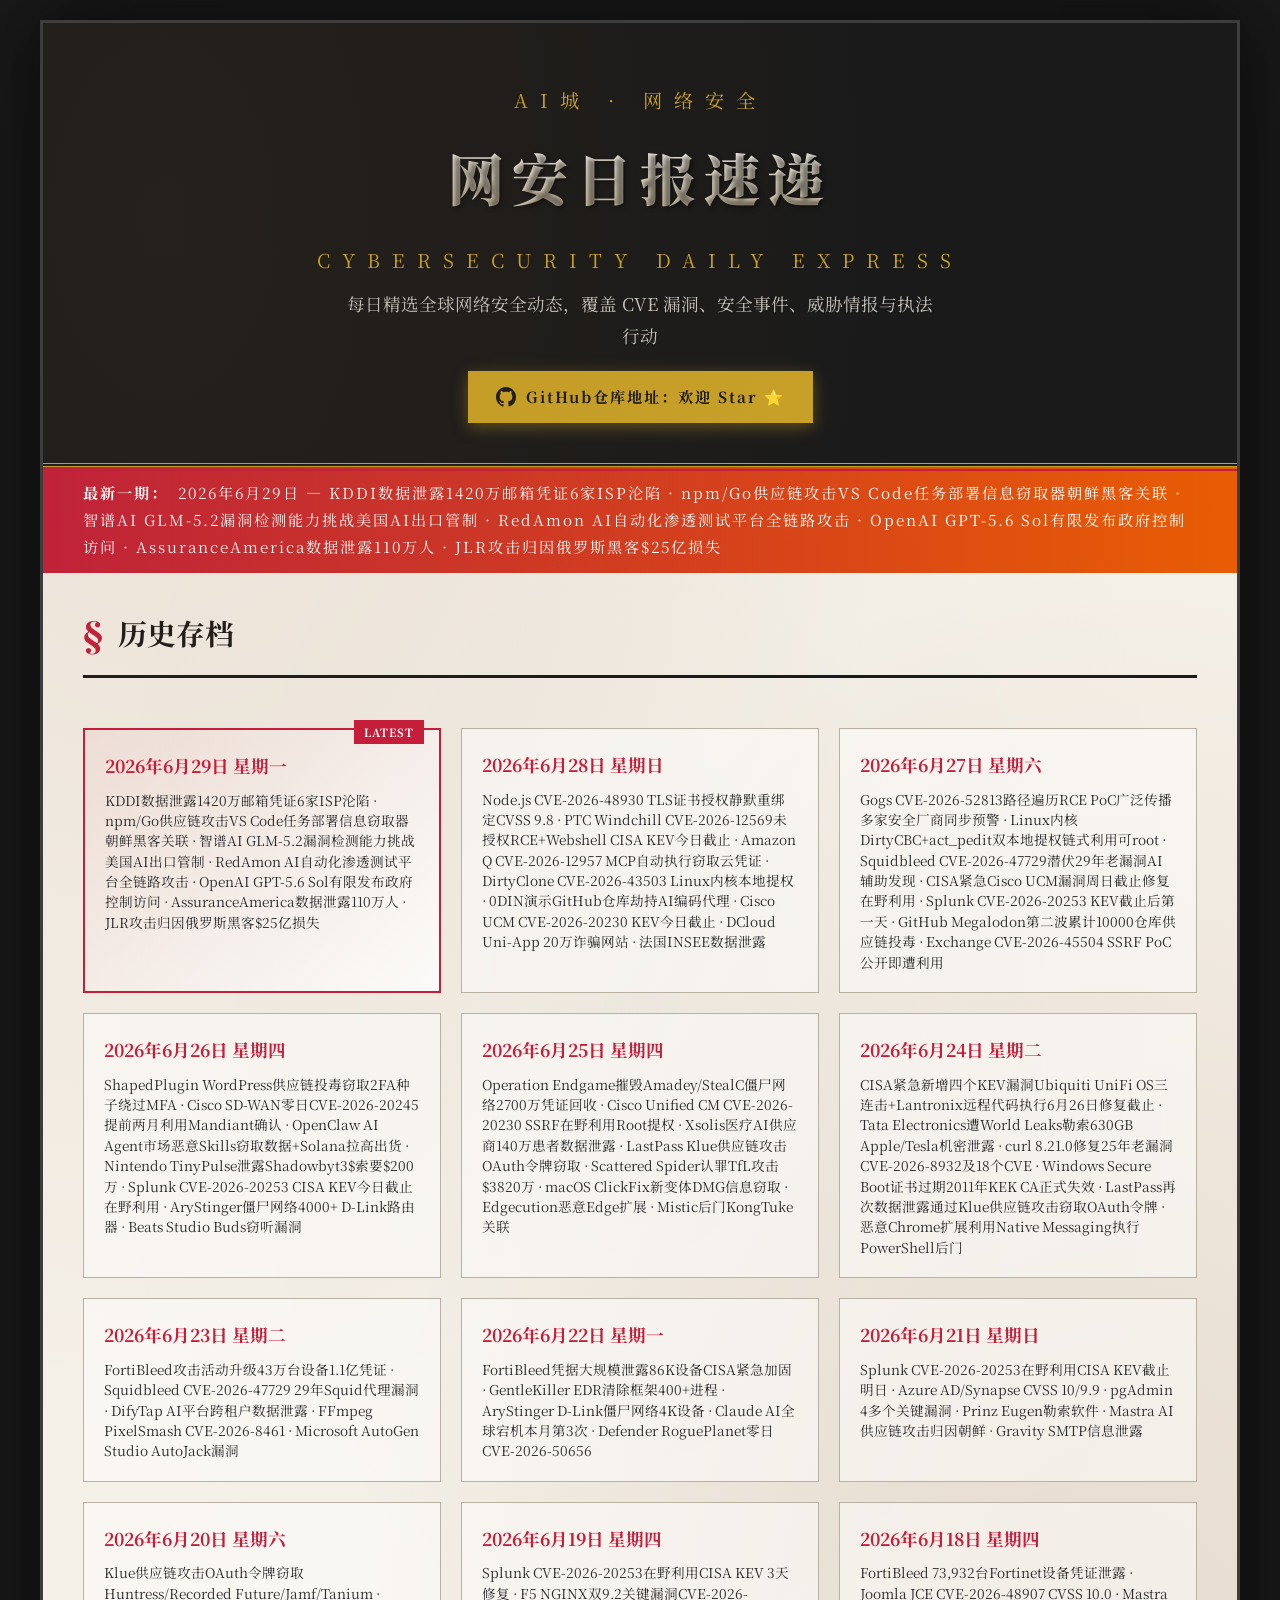
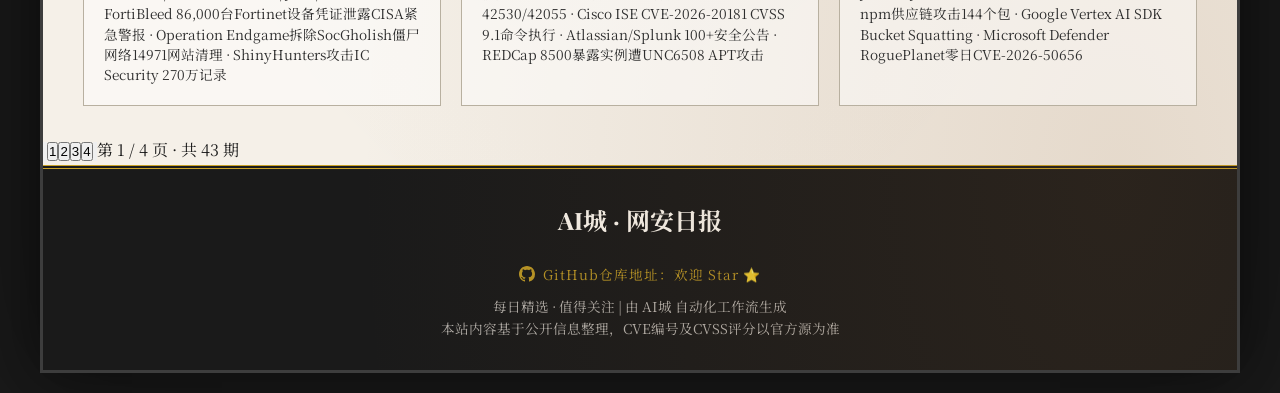
==== commit 7050c6b8: "feat: 网安日报速递 2026年6月29日 - KDDI数据泄露/npm供应链攻击/智谱AI GLM-5.2/RedAmon/GPT-5.6 Sol" ====
--- a/index.html
+++ b/index.html
@@ -82,6 +82,21 @@
         // ============================================================
         var ARCHIVE_DATA = [
             {
+                "date": "2026-06-29",
+                "weekday": "星期一",
+                "keywords": "KDDI数据泄露1420万邮箱凭证6家ISP沦陷 · npm/Go供应链攻击VS Code任务部署信息窃取器朝鲜黑客关联 · 智谱AI GLM-5.2漏洞检测能力挑战美国AI出口管制 · RedAmon AI自动化渗透测试平台全链路攻击 · OpenAI GPT-5.6 Sol有限发布政府控制访问 · AssuranceAmerica数据泄露110万人 · JLR攻击归因俄罗斯黑客$25亿损失"
+            },
+            {
+                "date": "2026-06-28",
+                "weekday": "星期日",
+                "keywords": "Node.js CVE-2026-48930 TLS证书授权静默重绑定CVSS 9.8 · PTC Windchill CVE-2026-12569未授权RCE+Webshell CISA KEV今日截止 · Amazon Q CVE-2026-12957 MCP自动执行窃取云凭证 · DirtyClone CVE-2026-43503 Linux内核本地提权 · 0DIN演示GitHub仓库劫持AI编码代理 · Cisco UCM CVE-2026-20230 KEV今日截止 · DCloud Uni-App 20万诈骗网站 · 法国INSEE数据泄露"
+            },
+            {
+                "date": "2026-06-27",
+                "weekday": "星期六",
+                "keywords": "Gogs CVE-2026-52813路径遍历RCE PoC广泛传播多家安全厂商同步预警 · Linux内核DirtyCBC+act_pedit双本地提权链式利用可root · Squidbleed CVE-2026-47729潜伏29年老漏洞AI辅助发现 · CISA紧急Cisco UCM漏洞周日截止修复在野利用 · Splunk CVE-2026-20253 KEV截止后第一天 · GitHub Megalodon第二波累计10000仓库供应链投毒 · Exchange CVE-2026-45504 SSRF PoC公开即遭利用"
+            },
+            {
                 "date": "2026-06-26",
                 "weekday": "星期四",
                 "keywords": "ShapedPlugin WordPress供应链投毒窃取2FA种子绕过MFA · Cisco SD-WAN零日CVE-2026-20245提前两月利用Mandiant确认 · OpenClaw AI Agent市场恶意Skills窃取数据+Solana拉高出货 · Nintendo TinyPulse泄露Shadowbyt3$索要$200万 · Splunk CVE-2026-20253 CISA KEV今日截止在野利用 · AryStinger僵尸网络4000+ D-Link路由器 · Beats Studio Buds窃听漏洞"
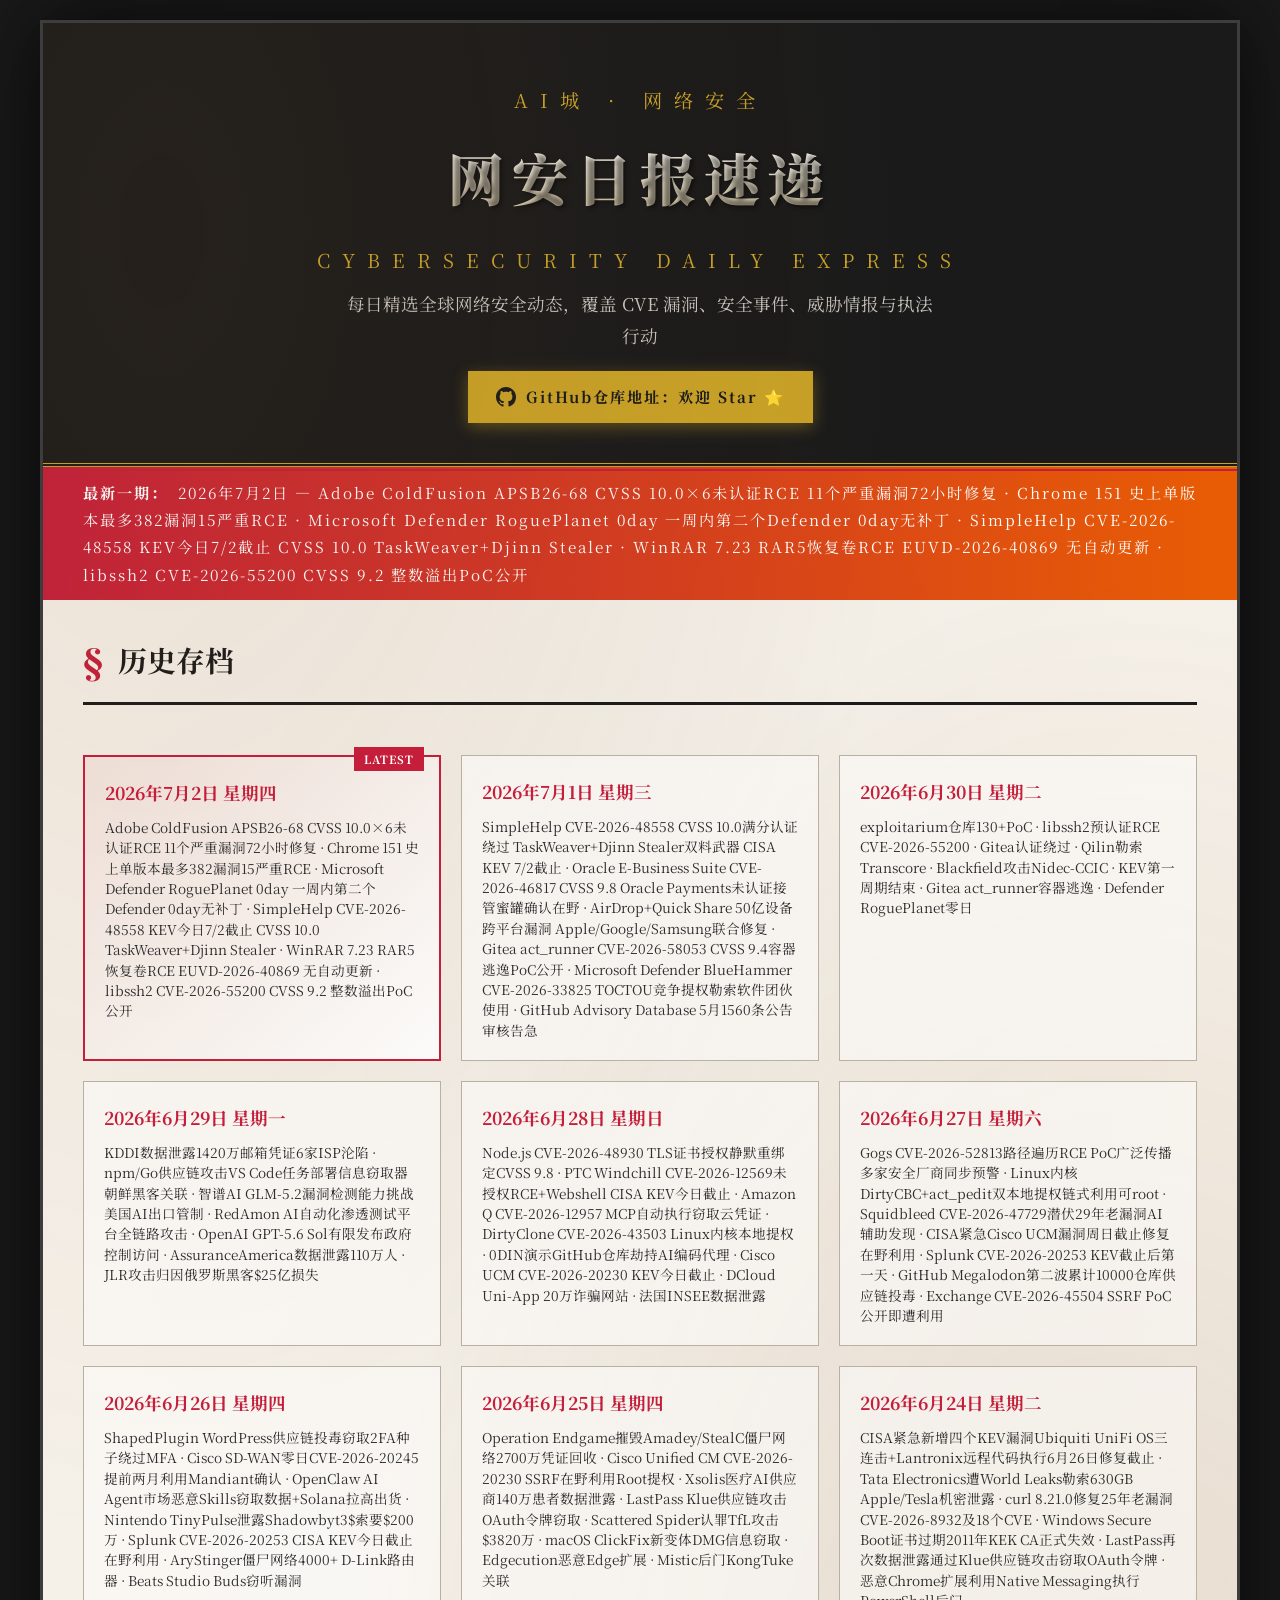
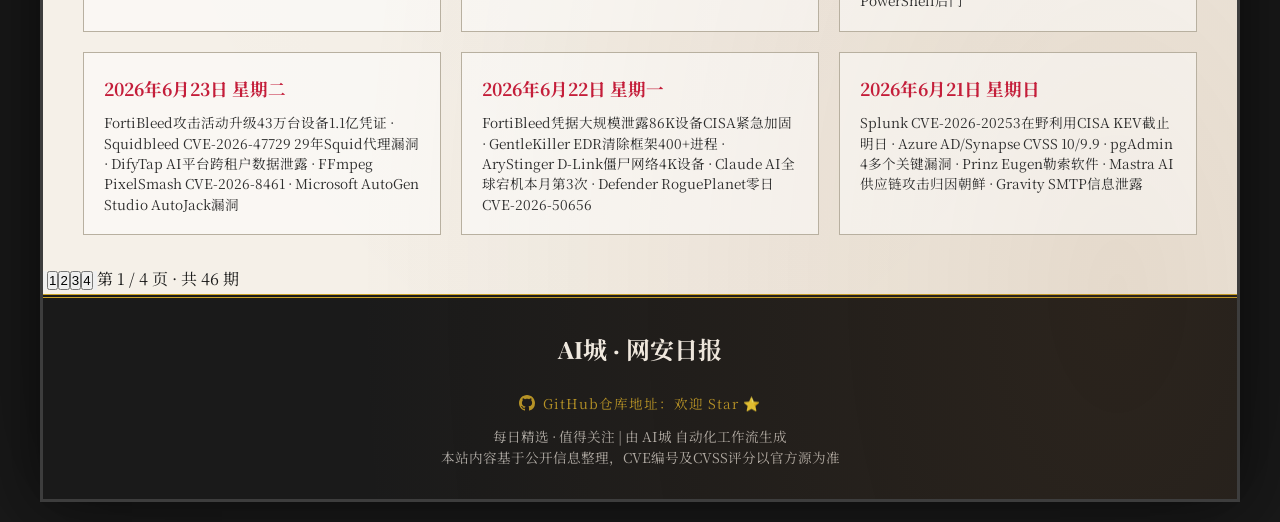
==== commit 31b049c3: "daily update 2026-07-02: Adobe ColdFusion CVSS 10.0×6 + Chrome 151 (382 vuln) + Defender RoguePlanet" ====
--- a/index.html
+++ b/index.html
@@ -81,222 +81,237 @@
         // 不再依赖 index.json，本地 file:// 协议也能正常显示
         // ============================================================
         var ARCHIVE_DATA = [
-            {
-                "date": "2026-06-29",
-                "weekday": "星期一",
-                "keywords": "KDDI数据泄露1420万邮箱凭证6家ISP沦陷 · npm/Go供应链攻击VS Code任务部署信息窃取器朝鲜黑客关联 · 智谱AI GLM-5.2漏洞检测能力挑战美国AI出口管制 · RedAmon AI自动化渗透测试平台全链路攻击 · OpenAI GPT-5.6 Sol有限发布政府控制访问 · AssuranceAmerica数据泄露110万人 · JLR攻击归因俄罗斯黑客$25亿损失"
-            },
-            {
-                "date": "2026-06-28",
-                "weekday": "星期日",
-                "keywords": "Node.js CVE-2026-48930 TLS证书授权静默重绑定CVSS 9.8 · PTC Windchill CVE-2026-12569未授权RCE+Webshell CISA KEV今日截止 · Amazon Q CVE-2026-12957 MCP自动执行窃取云凭证 · DirtyClone CVE-2026-43503 Linux内核本地提权 · 0DIN演示GitHub仓库劫持AI编码代理 · Cisco UCM CVE-2026-20230 KEV今日截止 · DCloud Uni-App 20万诈骗网站 · 法国INSEE数据泄露"
-            },
-            {
-                "date": "2026-06-27",
-                "weekday": "星期六",
-                "keywords": "Gogs CVE-2026-52813路径遍历RCE PoC广泛传播多家安全厂商同步预警 · Linux内核DirtyCBC+act_pedit双本地提权链式利用可root · Squidbleed CVE-2026-47729潜伏29年老漏洞AI辅助发现 · CISA紧急Cisco UCM漏洞周日截止修复在野利用 · Splunk CVE-2026-20253 KEV截止后第一天 · GitHub Megalodon第二波累计10000仓库供应链投毒 · Exchange CVE-2026-45504 SSRF PoC公开即遭利用"
-            },
-            {
-                "date": "2026-06-26",
-                "weekday": "星期四",
-                "keywords": "ShapedPlugin WordPress供应链投毒窃取2FA种子绕过MFA · Cisco SD-WAN零日CVE-2026-20245提前两月利用Mandiant确认 · OpenClaw AI Agent市场恶意Skills窃取数据+Solana拉高出货 · Nintendo TinyPulse泄露Shadowbyt3$索要$200万 · Splunk CVE-2026-20253 CISA KEV今日截止在野利用 · AryStinger僵尸网络4000+ D-Link路由器 · Beats Studio Buds窃听漏洞"
-            },
-            {
-                "date": "2026-06-25",
-                "weekday": "星期四",
-                "keywords": "Operation Endgame摧毁Amadey/StealC僵尸网络2700万凭证回收 · Cisco Unified CM CVE-2026-20230 SSRF在野利用Root提权 · Xsolis医疗AI供应商140万患者数据泄露 · LastPass Klue供应链攻击OAuth令牌窃取 · Scattered Spider认罪TfL攻击$3820万 · macOS ClickFix新变体DMG信息窃取 · Edgecution恶意Edge扩展 · Mistic后门KongTuke关联"
-            },
-            {
-                "date": "2026-06-24",
-                "weekday": "星期二",
-                "keywords": "CISA紧急新增四个KEV漏洞Ubiquiti UniFi OS三连击+Lantronix远程代码执行6月26日修复截止 · Tata Electronics遭World Leaks勒索630GB Apple/Tesla机密泄露 · curl 8.21.0修复25年老漏洞CVE-2026-8932及18个CVE · Windows Secure Boot证书过期2011年KEK CA正式失效 · LastPass再次数据泄露通过Klue供应链攻击窃取OAuth令牌 · 恶意Chrome扩展利用Native Messaging执行PowerShell后门"
-            },
-            {
-                "date": "2026-06-23",
-                "weekday": "星期二",
-                "keywords": "FortiBleed攻击活动升级43万台设备1.1亿凭证 · Squidbleed CVE-2026-47729 29年Squid代理漏洞 · DifyTap AI平台跨租户数据泄露 · FFmpeg PixelSmash CVE-2026-8461 · Microsoft AutoGen Studio AutoJack漏洞"
-            },
-            {
-                "date": "2026-06-22",
-                "weekday": "星期一",
-                "keywords": "FortiBleed凭据大规模泄露86K设备CISA紧急加固 · GentleKiller EDR清除框架400+进程 · AryStinger D-Link僵尸网络4K设备 · Claude AI全球宕机本月第3次 · Defender RoguePlanet零日CVE-2026-50656"
-            },
-            {
-                "date": "2026-06-21",
-                "weekday": "星期日",
-                "keywords": "Splunk CVE-2026-20253在野利用CISA KEV截止明日 · Azure AD/Synapse CVSS 10/9.9 · pgAdmin 4多个关键漏洞 · Prinz Eugen勒索软件 · Mastra AI供应链攻击归因朝鲜 · Gravity SMTP信息泄露"
-            },
-            {
-                "date": "2026-06-20",
-                "weekday": "星期六",
-                "keywords": "Klue供应链攻击OAuth令牌窃取Huntress/Recorded Future/Jamf/Tanium · FortiBleed 86,000台Fortinet设备凭证泄露CISA紧急警报 · Operation Endgame拆除SocGholish僵尸网络14971网站清理 · ShinyHunters攻击IC Security 270万记录"
-            },
-            {
-                "date": "2026-06-19",
-                "weekday": "星期四",
-                "keywords": "Splunk CVE-2026-20253在野利用CISA KEV 3天修复 · F5 NGINX双9.2关键漏洞CVE-2026-42530/42055 · Cisco ISE CVE-2026-20181 CVSS 9.1命令执行 · Atlassian/Splunk 100+安全公告 · REDCap 8500暴露实例遭UNC6508 APT攻击"
-            },
-            {
-                "date": "2026-06-18",
-                "weekday": "星期四",
-                "keywords": "FortiBleed 73,932台Fortinet设备凭证泄露 · Joomla JCE CVE-2026-48907 CVSS 10.0 · Mastra npm供应链攻击144个包 · Google Vertex AI SDK Bucket Squatting · Microsoft Defender RoguePlanet零日CVE-2026-50656"
-            },
-            {
-                "date": "2026-06-17",
-                "weekday": "星期二",
-                "keywords": "Novo Nordisk 1.3TB数据泄露FulcrumSec勒索 · OptinMonster CDN供应链攻击120万站点 · OpenBSD 27年PAP认证绕过 · FortiSandbox三CVE在野利用含AI生成PoC · SimpleHelp CVE-2026-48558认证绕过"
-            },
-            {
-                "date": "2026-06-16",
-                "weekday": "星期一",
-                "keywords": "LiteLLM AI网关CVSS 9.9漏洞链CVE-2026-47101 · Microsoft 365 Copilot SearchLeak CVE-2026-42824 · Cisco SD-WAN零日CVE-2026-20262在野利用 · Wazuh CVSS 10分满分漏洞 · Windows HTTP.sys RCE CVE-2026-47291"
-            },
-            {
-                "date": "2026-06-15",
-                "weekday": "星期日",
-                "keywords": "FBI瓦解AI钓鱼服务Outsider Enterprise · Velvet Ant十年APT后门 · Oracle PeopleSoft零日CVE-2026-35273截止日 · Langflow CVE-2026-5027在野RCE · SAP NetWeaver CVSS 9.9 · Defender RoguePlanet零日"
-            },
-            {
-                "date": "2026-06-14",
-                "weekday": "星期六",
-                "keywords": "微软206漏洞补丁含3个零日 · CVE-2026-45657 Windows内核 · CVE-2026-10520 Ivanti Sentry CVSS 10.0 · CVE-2026-50751 Check Point VPN零日 · Oracle PeopleSoft ShinyHunters攻击 · Langflow AI框架RCE"
-            },
-            {
-                "date": "2026-06-13",
-                "weekday": "星期五",
-                "keywords": "Oracle PeopleSoft零日CVE-2026-35273 · 法国Tchap政府通讯泄露 · Miasma供应链蠕虫 · ServiceNow API漏洞 · VMware XSS · VRChat 240万数据泄露"
-            },
-            {
-                "date": "2026-06-12",
-                "weekday": "星期四",
-                "keywords": "Oracle PeopleSoft零日CVE-2026-35273 · GreatXML BitLocker绕过 · npm v12供应链革命 · OpenClaw AI代理攻击 · OceanLotus SPECTRALVIPER · The Gentlemen勒索蠕虫"
-            },
-            {
-                "date": "2026-06-11",
-                "weekday": "星期三",
-                "keywords": "微软206漏洞补丁 · Check Point VPN零日CVE-2026-50751 · Ivanti Sentry CVSS 10.0 · Veeam Backup RCE · Defender RoguePlanet零日 · AI发现FFmpeg 21零日"
-            },
-            {
-                "date": "2026-06-10",
-                "weekday": "星期二",
-                "keywords": "Microsoft Patch Tuesday 200漏洞 · Check Point VPN零日CVE-2026-50751 · Veeam RCE CVE-2026-44963 · CISA KEV三连新增 · HTTP/2 Bomb DoS"
-            },
-            {
-                "date": "2026-06-09",
-                "weekday": "星期一",
-                "keywords": "Check Point VPN零日CVE-2026-50751 · Gogs零日RCE修补 · Meta AI 2万账户劫持 · UniFi OS Root RCE链 · Shai-Hulud PyPI供应链"
-            },
-            {
-                "date": "2026-06-08",
-                "weekday": "星期日",
-                "keywords": "HuggingFace RCE CVE-2026-4372 · Cisco SD-WAN第7个零日 · FFmpeg 21个0Day · Chrome 429漏洞 · C0XMO僵尸网络 · SolarWinds CISA KEV"
-            },
-            {
-                "date": "2026-06-07",
-                "weekday": "星期六",
-                "keywords": "Cisco SD-WAN零日CVE-2026-20245 · Chrome 149修复429漏洞 · Polyfill.io供应链攻击 · UNC5221 APT新恶意软件 · 五眼联盟警告 · Everest Forms Pro漏洞"
-            },
-            {
-                "date": "2026-06-06",
-                "weekday": "星期六",
-                "keywords": "SolarWinds Serv-U DoS漏洞 · Mirasvit Cache Warmer RCE · MLflow AI凭证泄露 · Carnival 600万数据泄露 · WordPress OTP认证绕过"
-            },
-            {
-                "date": "2026-06-05",
-                "weekday": "星期五",
-                "keywords": "IronWorm npm供应链 · Claude Code Action劫持 · Cisco Unified CM SSRF · VS Code零日令牌窃取 · DentaQuest 260万泄露 · Acer双零日"
-            },
-            {
-                "date": "2026-06-04",
-                "weekday": "星期三",
-                "keywords": "Magento RCE零日 CVE-2026-45247 · HTTP/2 Bomb DoS · Microsoft 365 FlagLeft · Windows Search URI · Gemini通知劫持"
-            },
-            {
-                "date": "2026-06-03",
-                "weekday": "星期二",
-                "keywords": "Netlogon零点击RCE · Oracle WebLogic KEV · Red Hat npm供应链 · Android零日 · Kirki WordPress提权"
-            },
-            {
-                "date": "2026-06-02",
-                "weekday": "星期一",
-                "keywords": "Google MCP Toolbox DNS重绑定 · Gogs零日77天无补丁 · Carnival邮轮数据泄露 · Proofpoint 2026报告"
-            },
-            {
-                "date": "2026-06-01",
-                "weekday": "星期日",
-                "keywords": "Windows Netlogon零点击RCE · PAN-OS VPN绕过 · Daemon Tools供应链 · Gogs零日 · Nx Console投毒"
-            },
-            {
-                "date": "2026-05-30",
-                "weekday": "星期六",
-                "keywords": "Gogs零日RCE · FortiClient EMS CVE-2026-35616 · Marimo未认证RCE · Kimsuky HTTPSpy · 荷兰摧毁僵尸网络"
-            },
-            {
-                "date": "2026-05-28",
-                "weekday": "星期三",
-                "keywords": "GitLab 6×CVE同日修复 · Nx Console VS扩展投毒 · GitBucket老漏洞标注 · NVIDIA Triton认证绕过"
-            },
-            {
-                "date": "2026-05-25",
-                "weekday": "星期日",
-                "keywords": "持续跟踪Exchange OWA零日 · Nginx Rift CVE-2026-42945 · cPanel CVE-2026-41940 · RondoDox攻击链 · Kali365攻击链 · 设备代码钓鱼"
-            },
-            {
-                "date": "2026-05-23",
-                "weekday": "星期五",
-                "keywords": "Trend Micro Apex One在野 · Drupal PostgreSQL SQL注入 · Cisco CVSS 10.0 · HPLIP提权"
-            },
-            {
-                "date": "2026-05-22",
-                "weekday": "星期四",
-                "keywords": "Cisco CVSS 10.0满分 · Apache OFBiz RCE · OpenClaw四漏洞链 · Claude Code沙箱绕过 · CISA凭证泄露"
-            },
-            {
-                "date": "2026-05-21",
-                "weekday": "星期三",
-                "keywords": "Trump AI网络安全行政令 · Exchange OWA零日持续 · Nginx Rift在野利用 · BIND CVE-2026-5947 · authentik SAML绕过 · Taiko双9.8"
-            },
-            {
-                "date": "2026-05-20",
-                "weekday": "星期二",
-                "keywords": "Avada Builder WordPress双漏洞 · BeyondTrust微软漏洞报告 · Exchange OWA零日扩散 · Grafana Token失窃升级 · Mistral AI源码失窃"
-            },
-            {
-                "date": "2026-05-19",
-                "weekday": "星期一",
-                "keywords": "Fortinet双星未认证RCE · Grafana Labs后续 · Exchange OWA零日扩散 · Nginx Rift在野利用 · West Pharma勒索"
-            },
-            {
-                "date": "2026-05-18",
-                "weekday": "星期日",
-                "keywords": "Grafana Labs Token遭窃深度 · Exchange OWA CVE-2026-42897零日 · Nginx Rift在野利用确认 · Funnel Builder e-Skimmer"
-            },
-            {
-                "date": "2026-05-17",
-                "weekday": "星期六",
-                "keywords": "Grafana Labs Token遭窃CoinbaseCartel勒索 · Cisco SD-WAN CVE-2026-20182 · Pwn2Own Berlin 2026 47零日$129.8万 · node-ipc投毒深度"
-            },
-            {
-                "date": "2026-05-16",
-                "weekday": "星期五",
-                "keywords": "ssh-keysign-pwn CVE-2026-46333 · Mini Shai-Hulud供应链 · node-ipc npm投毒 · 勒索软件态势 · IMF AI网络攻击风险警告"
-            },
-            {
-                "date": "2026-05-15",
-                "weekday": "星期四",
-                "keywords": "Nginx Rift CVE-2026-42945引爆安全圈CVSS 9.2 · Fragnesia Linux内核LPE · cPanel CVE-2026-41940大规模利用 · Trellix遭入侵"
-            },
-            {
-                "date": "2026-05-14",
-                "weekday": "星期三",
-                "keywords": "Google GTIG首例AI辅助零日 · CNVD Skills恶意包公告 · MS Patch Tuesday深度 · PAN-OS国家级APT利用 · Canvas赎金暗示"
-            },
-            {
-                "date": "2026-05-13",
-                "weekday": "星期二",
-                "keywords": "富士康Nitrogen勒索8TB · Canvas数据泄露2.75亿记录 · Microsoft Patch Tuesday 120 CVE · SAP 5月补丁 · PAN-OS零日CVE-2026-0300"
-            }
-        ];
+    {
+        "date": "2026-07-02",
+        "weekday": "星期四",
+        "keywords": "Adobe ColdFusion APSB26-68 CVSS 10.0×6未认证RCE 11个严重漏洞72小时修复 · Chrome 151 史上单版本最多382漏洞15严重RCE · Microsoft Defender RoguePlanet 0day 一周内第二个Defender 0day无补丁 · SimpleHelp CVE-2026-48558 KEV今日7/2截止 CVSS 10.0 TaskWeaver+Djinn Stealer · WinRAR 7.23 RAR5恢复卷RCE EUVD-2026-40869 无自动更新 · libssh2 CVE-2026-55200 CVSS 9.2 整数溢出PoC公开"
+    },
+    {
+        "date": "2026-07-01",
+        "weekday": "星期三",
+        "keywords": "SimpleHelp CVE-2026-48558 CVSS 10.0满分认证绕过 TaskWeaver+Djinn Stealer双料武器 CISA KEV 7/2截止 · Oracle E-Business Suite CVE-2026-46817 CVSS 9.8 Oracle Payments未认证接管蜜罐确认在野 · AirDrop+Quick Share 50亿设备跨平台漏洞 Apple/Google/Samsung联合修复 · Gitea act_runner CVE-2026-58053 CVSS 9.4容器逃逸PoC公开 · Microsoft Defender BlueHammer CVE-2026-33825 TOCTOU竞争提权勒索软件团伙使用 · GitHub Advisory Database 5月1560条公告审核告急"
+    },
+    {
+        "date": "2026-06-30",
+        "weekday": "星期二",
+        "keywords": "exploitarium仓库130+PoC · libssh2预认证RCE CVE-2026-55200 · Gitea认证绕过 · Qilin勒索Transcore · Blackfield攻击Nidec-CCIC · KEV第一周期结束 · Gitea act_runner容器逃逸 · Defender RoguePlanet零日"
+    },
+    {
+        "date": "2026-06-29",
+        "weekday": "星期一",
+        "keywords": "KDDI数据泄露1420万邮箱凭证6家ISP沦陷 · npm/Go供应链攻击VS Code任务部署信息窃取器朝鲜黑客关联 · 智谱AI GLM-5.2漏洞检测能力挑战美国AI出口管制 · RedAmon AI自动化渗透测试平台全链路攻击 · OpenAI GPT-5.6 Sol有限发布政府控制访问 · AssuranceAmerica数据泄露110万人 · JLR攻击归因俄罗斯黑客$25亿损失"
+    },
+    {
+        "date": "2026-06-28",
+        "weekday": "星期日",
+        "keywords": "Node.js CVE-2026-48930 TLS证书授权静默重绑定CVSS 9.8 · PTC Windchill CVE-2026-12569未授权RCE+Webshell CISA KEV今日截止 · Amazon Q CVE-2026-12957 MCP自动执行窃取云凭证 · DirtyClone CVE-2026-43503 Linux内核本地提权 · 0DIN演示GitHub仓库劫持AI编码代理 · Cisco UCM CVE-2026-20230 KEV今日截止 · DCloud Uni-App 20万诈骗网站 · 法国INSEE数据泄露"
+    },
+    {
+        "date": "2026-06-27",
+        "weekday": "星期六",
+        "keywords": "Gogs CVE-2026-52813路径遍历RCE PoC广泛传播多家安全厂商同步预警 · Linux内核DirtyCBC+act_pedit双本地提权链式利用可root · Squidbleed CVE-2026-47729潜伏29年老漏洞AI辅助发现 · CISA紧急Cisco UCM漏洞周日截止修复在野利用 · Splunk CVE-2026-20253 KEV截止后第一天 · GitHub Megalodon第二波累计10000仓库供应链投毒 · Exchange CVE-2026-45504 SSRF PoC公开即遭利用"
+    },
+    {
+        "date": "2026-06-26",
+        "weekday": "星期四",
+        "keywords": "ShapedPlugin WordPress供应链投毒窃取2FA种子绕过MFA · Cisco SD-WAN零日CVE-2026-20245提前两月利用Mandiant确认 · OpenClaw AI Agent市场恶意Skills窃取数据+Solana拉高出货 · Nintendo TinyPulse泄露Shadowbyt3$索要$200万 · Splunk CVE-2026-20253 CISA KEV今日截止在野利用 · AryStinger僵尸网络4000+ D-Link路由器 · Beats Studio Buds窃听漏洞"
+    },
+    {
+        "date": "2026-06-25",
+        "weekday": "星期四",
+        "keywords": "Operation Endgame摧毁Amadey/StealC僵尸网络2700万凭证回收 · Cisco Unified CM CVE-2026-20230 SSRF在野利用Root提权 · Xsolis医疗AI供应商140万患者数据泄露 · LastPass Klue供应链攻击OAuth令牌窃取 · Scattered Spider认罪TfL攻击$3820万 · macOS ClickFix新变体DMG信息窃取 · Edgecution恶意Edge扩展 · Mistic后门KongTuke关联"
+    },
+    {
+        "date": "2026-06-24",
+        "weekday": "星期二",
+        "keywords": "CISA紧急新增四个KEV漏洞Ubiquiti UniFi OS三连击+Lantronix远程代码执行6月26日修复截止 · Tata Electronics遭World Leaks勒索630GB Apple/Tesla机密泄露 · curl 8.21.0修复25年老漏洞CVE-2026-8932及18个CVE · Windows Secure Boot证书过期2011年KEK CA正式失效 · LastPass再次数据泄露通过Klue供应链攻击窃取OAuth令牌 · 恶意Chrome扩展利用Native Messaging执行PowerShell后门"
+    },
+    {
+        "date": "2026-06-23",
+        "weekday": "星期二",
+        "keywords": "FortiBleed攻击活动升级43万台设备1.1亿凭证 · Squidbleed CVE-2026-47729 29年Squid代理漏洞 · DifyTap AI平台跨租户数据泄露 · FFmpeg PixelSmash CVE-2026-8461 · Microsoft AutoGen Studio AutoJack漏洞"
+    },
+    {
+        "date": "2026-06-22",
+        "weekday": "星期一",
+        "keywords": "FortiBleed凭据大规模泄露86K设备CISA紧急加固 · GentleKiller EDR清除框架400+进程 · AryStinger D-Link僵尸网络4K设备 · Claude AI全球宕机本月第3次 · Defender RoguePlanet零日CVE-2026-50656"
+    },
+    {
+        "date": "2026-06-21",
+        "weekday": "星期日",
+        "keywords": "Splunk CVE-2026-20253在野利用CISA KEV截止明日 · Azure AD/Synapse CVSS 10/9.9 · pgAdmin 4多个关键漏洞 · Prinz Eugen勒索软件 · Mastra AI供应链攻击归因朝鲜 · Gravity SMTP信息泄露"
+    },
+    {
+        "date": "2026-06-20",
+        "weekday": "星期六",
+        "keywords": "Klue供应链攻击OAuth令牌窃取Huntress/Recorded Future/Jamf/Tanium · FortiBleed 86,000台Fortinet设备凭证泄露CISA紧急警报 · Operation Endgame拆除SocGholish僵尸网络14971网站清理 · ShinyHunters攻击IC Security 270万记录"
+    },
+    {
+        "date": "2026-06-19",
+        "weekday": "星期四",
+        "keywords": "Splunk CVE-2026-20253在野利用CISA KEV 3天修复 · F5 NGINX双9.2关键漏洞CVE-2026-42530/42055 · Cisco ISE CVE-2026-20181 CVSS 9.1命令执行 · Atlassian/Splunk 100+安全公告 · REDCap 8500暴露实例遭UNC6508 APT攻击"
+    },
+    {
+        "date": "2026-06-18",
+        "weekday": "星期四",
+        "keywords": "FortiBleed 73,932台Fortinet设备凭证泄露 · Joomla JCE CVE-2026-48907 CVSS 10.0 · Mastra npm供应链攻击144个包 · Google Vertex AI SDK Bucket Squatting · Microsoft Defender RoguePlanet零日CVE-2026-50656"
+    },
+    {
+        "date": "2026-06-17",
+        "weekday": "星期二",
+        "keywords": "Novo Nordisk 1.3TB数据泄露FulcrumSec勒索 · OptinMonster CDN供应链攻击120万站点 · OpenBSD 27年PAP认证绕过 · FortiSandbox三CVE在野利用含AI生成PoC · SimpleHelp CVE-2026-48558认证绕过"
+    },
+    {
+        "date": "2026-06-16",
+        "weekday": "星期一",
+        "keywords": "LiteLLM AI网关CVSS 9.9漏洞链CVE-2026-47101 · Microsoft 365 Copilot SearchLeak CVE-2026-42824 · Cisco SD-WAN零日CVE-2026-20262在野利用 · Wazuh CVSS 10分满分漏洞 · Windows HTTP.sys RCE CVE-2026-47291"
+    },
+    {
+        "date": "2026-06-15",
+        "weekday": "星期日",
+        "keywords": "FBI瓦解AI钓鱼服务Outsider Enterprise · Velvet Ant十年APT后门 · Oracle PeopleSoft零日CVE-2026-35273截止日 · Langflow CVE-2026-5027在野RCE · SAP NetWeaver CVSS 9.9 · Defender RoguePlanet零日"
+    },
+    {
+        "date": "2026-06-14",
+        "weekday": "星期六",
+        "keywords": "微软206漏洞补丁含3个零日 · CVE-2026-45657 Windows内核 · CVE-2026-10520 Ivanti Sentry CVSS 10.0 · CVE-2026-50751 Check Point VPN零日 · Oracle PeopleSoft ShinyHunters攻击 · Langflow AI框架RCE"
+    },
+    {
+        "date": "2026-06-13",
+        "weekday": "星期五",
+        "keywords": "Oracle PeopleSoft零日CVE-2026-35273 · 法国Tchap政府通讯泄露 · Miasma供应链蠕虫 · ServiceNow API漏洞 · VMware XSS · VRChat 240万数据泄露"
+    },
+    {
+        "date": "2026-06-12",
+        "weekday": "星期四",
+        "keywords": "Oracle PeopleSoft零日CVE-2026-35273 · GreatXML BitLocker绕过 · npm v12供应链革命 · OpenClaw AI代理攻击 · OceanLotus SPECTRALVIPER · The Gentlemen勒索蠕虫"
+    },
+    {
+        "date": "2026-06-11",
+        "weekday": "星期三",
+        "keywords": "微软206漏洞补丁 · Check Point VPN零日CVE-2026-50751 · Ivanti Sentry CVSS 10.0 · Veeam Backup RCE · Defender RoguePlanet零日 · AI发现FFmpeg 21零日"
+    },
+    {
+        "date": "2026-06-10",
+        "weekday": "星期二",
+        "keywords": "Microsoft Patch Tuesday 200漏洞 · Check Point VPN零日CVE-2026-50751 · Veeam RCE CVE-2026-44963 · CISA KEV三连新增 · HTTP/2 Bomb DoS"
+    },
+    {
+        "date": "2026-06-09",
+        "weekday": "星期一",
+        "keywords": "Check Point VPN零日CVE-2026-50751 · Gogs零日RCE修补 · Meta AI 2万账户劫持 · UniFi OS Root RCE链 · Shai-Hulud PyPI供应链"
+    },
+    {
+        "date": "2026-06-08",
+        "weekday": "星期日",
+        "keywords": "HuggingFace RCE CVE-2026-4372 · Cisco SD-WAN第7个零日 · FFmpeg 21个0Day · Chrome 429漏洞 · C0XMO僵尸网络 · SolarWinds CISA KEV"
+    },
+    {
+        "date": "2026-06-07",
+        "weekday": "星期六",
+        "keywords": "Cisco SD-WAN零日CVE-2026-20245 · Chrome 149修复429漏洞 · Polyfill.io供应链攻击 · UNC5221 APT新恶意软件 · 五眼联盟警告 · Everest Forms Pro漏洞"
+    },
+    {
+        "date": "2026-06-06",
+        "weekday": "星期六",
+        "keywords": "SolarWinds Serv-U DoS漏洞 · Mirasvit Cache Warmer RCE · MLflow AI凭证泄露 · Carnival 600万数据泄露 · WordPress OTP认证绕过"
+    },
+    {
+        "date": "2026-06-05",
+        "weekday": "星期五",
+        "keywords": "IronWorm npm供应链 · Claude Code Action劫持 · Cisco Unified CM SSRF · VS Code零日令牌窃取 · DentaQuest 260万泄露 · Acer双零日"
+    },
+    {
+        "date": "2026-06-04",
+        "weekday": "星期三",
+        "keywords": "Magento RCE零日 CVE-2026-45247 · HTTP/2 Bomb DoS · Microsoft 365 FlagLeft · Windows Search URI · Gemini通知劫持"
+    },
+    {
+        "date": "2026-06-03",
+        "weekday": "星期二",
+        "keywords": "Netlogon零点击RCE · Oracle WebLogic KEV · Red Hat npm供应链 · Android零日 · Kirki WordPress提权"
+    },
+    {
+        "date": "2026-06-02",
+        "weekday": "星期一",
+        "keywords": "Google MCP Toolbox DNS重绑定 · Gogs零日77天无补丁 · Carnival邮轮数据泄露 · Proofpoint 2026报告"
+    },
+    {
+        "date": "2026-06-01",
+        "weekday": "星期日",
+        "keywords": "Windows Netlogon零点击RCE · PAN-OS VPN绕过 · Daemon Tools供应链 · Gogs零日 · Nx Console投毒"
+    },
+    {
+        "date": "2026-05-30",
+        "weekday": "星期六",
+        "keywords": "Gogs零日RCE · FortiClient EMS CVE-2026-35616 · Marimo未认证RCE · Kimsuky HTTPSpy · 荷兰摧毁僵尸网络"
+    },
+    {
+        "date": "2026-05-28",
+        "weekday": "星期三",
+        "keywords": "GitLab 6×CVE同日修复 · Nx Console VS扩展投毒 · GitBucket老漏洞标注 · NVIDIA Triton认证绕过"
+    },
+    {
+        "date": "2026-05-25",
+        "weekday": "星期日",
+        "keywords": "持续跟踪Exchange OWA零日 · Nginx Rift CVE-2026-42945 · cPanel CVE-2026-41940 · RondoDox攻击链 · Kali365攻击链 · 设备代码钓鱼"
+    },
+    {
+        "date": "2026-05-23",
+        "weekday": "星期五",
+        "keywords": "Trend Micro Apex One在野 · Drupal PostgreSQL SQL注入 · Cisco CVSS 10.0 · HPLIP提权"
+    },
+    {
+        "date": "2026-05-22",
+        "weekday": "星期四",
+        "keywords": "Cisco CVSS 10.0满分 · Apache OFBiz RCE · OpenClaw四漏洞链 · Claude Code沙箱绕过 · CISA凭证泄露"
+    },
+    {
+        "date": "2026-05-21",
+        "weekday": "星期三",
+        "keywords": "Trump AI网络安全行政令 · Exchange OWA零日持续 · Nginx Rift在野利用 · BIND CVE-2026-5947 · authentik SAML绕过 · Taiko双9.8"
+    },
+    {
+        "date": "2026-05-20",
+        "weekday": "星期二",
+        "keywords": "Avada Builder WordPress双漏洞 · BeyondTrust微软漏洞报告 · Exchange OWA零日扩散 · Grafana Token失窃升级 · Mistral AI源码失窃"
+    },
+    {
+        "date": "2026-05-19",
+        "weekday": "星期一",
+        "keywords": "Fortinet双星未认证RCE · Grafana Labs后续 · Exchange OWA零日扩散 · Nginx Rift在野利用 · West Pharma勒索"
+    },
+    {
+        "date": "2026-05-18",
+        "weekday": "星期日",
+        "keywords": "Grafana Labs Token遭窃深度 · Exchange OWA CVE-2026-42897零日 · Nginx Rift在野利用确认 · Funnel Builder e-Skimmer"
+    },
+    {
+        "date": "2026-05-17",
+        "weekday": "星期六",
+        "keywords": "Grafana Labs Token遭窃CoinbaseCartel勒索 · Cisco SD-WAN CVE-2026-20182 · Pwn2Own Berlin 2026 47零日$129.8万 · node-ipc投毒深度"
+    },
+    {
+        "date": "2026-05-16",
+        "weekday": "星期五",
+        "keywords": "ssh-keysign-pwn CVE-2026-46333 · Mini Shai-Hulud供应链 · node-ipc npm投毒 · 勒索软件态势 · IMF AI网络攻击风险警告"
+    },
+    {
+        "date": "2026-05-15",
+        "weekday": "星期四",
+        "keywords": "Nginx Rift CVE-2026-42945引爆安全圈CVSS 9.2 · Fragnesia Linux内核LPE · cPanel CVE-2026-41940大规模利用 · Trellix遭入侵"
+    },
+    {
+        "date": "2026-05-14",
+        "weekday": "星期三",
+        "keywords": "Google GTIG首例AI辅助零日 · CNVD Skills恶意包公告 · MS Patch Tuesday深度 · PAN-OS国家级APT利用 · Canvas赎金暗示"
+    },
+    {
+        "date": "2026-05-13",
+        "weekday": "星期二",
+        "keywords": "富士康Nitrogen勒索8TB · Canvas数据泄露2.75亿记录 · Microsoft Patch Tuesday 120 CVE · SAP 5月补丁 · PAN-OS零日CVE-2026-0300"
+    }
+];
 
         // ============================================================
         // 分页配置
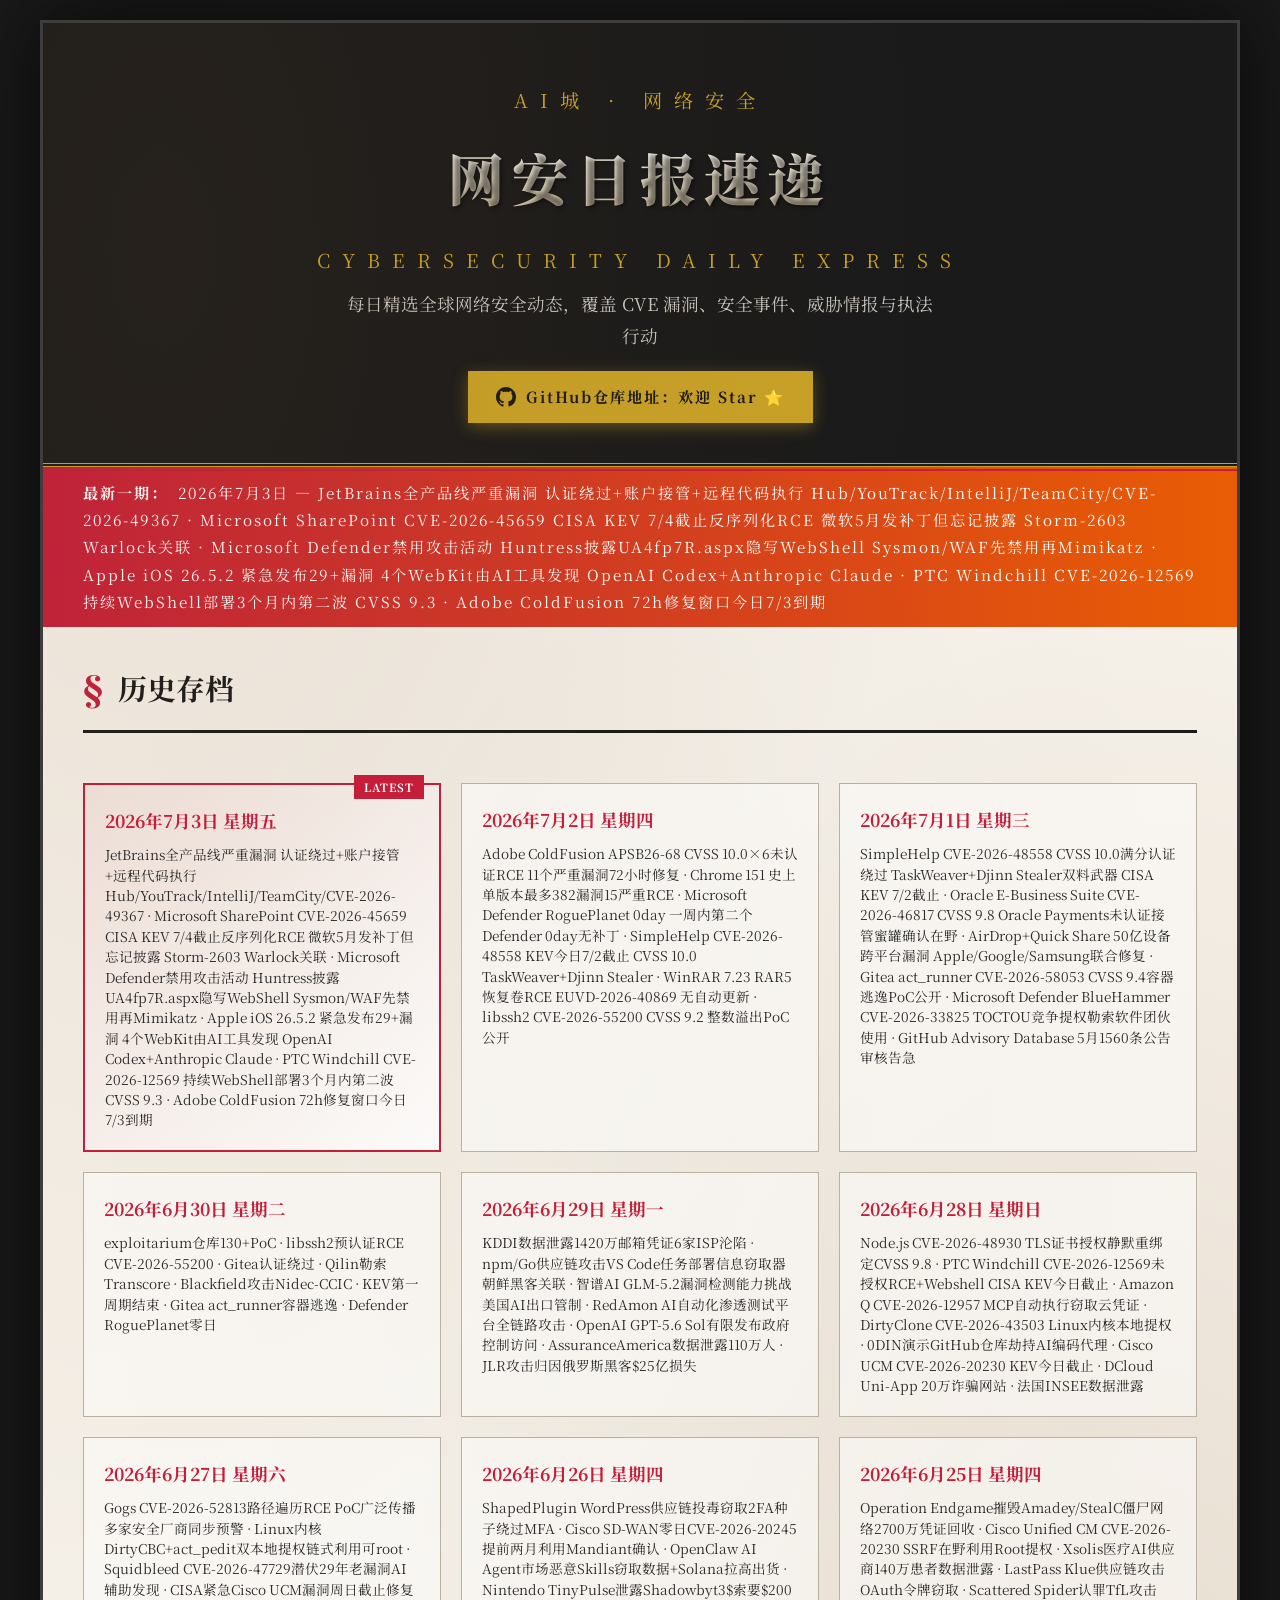
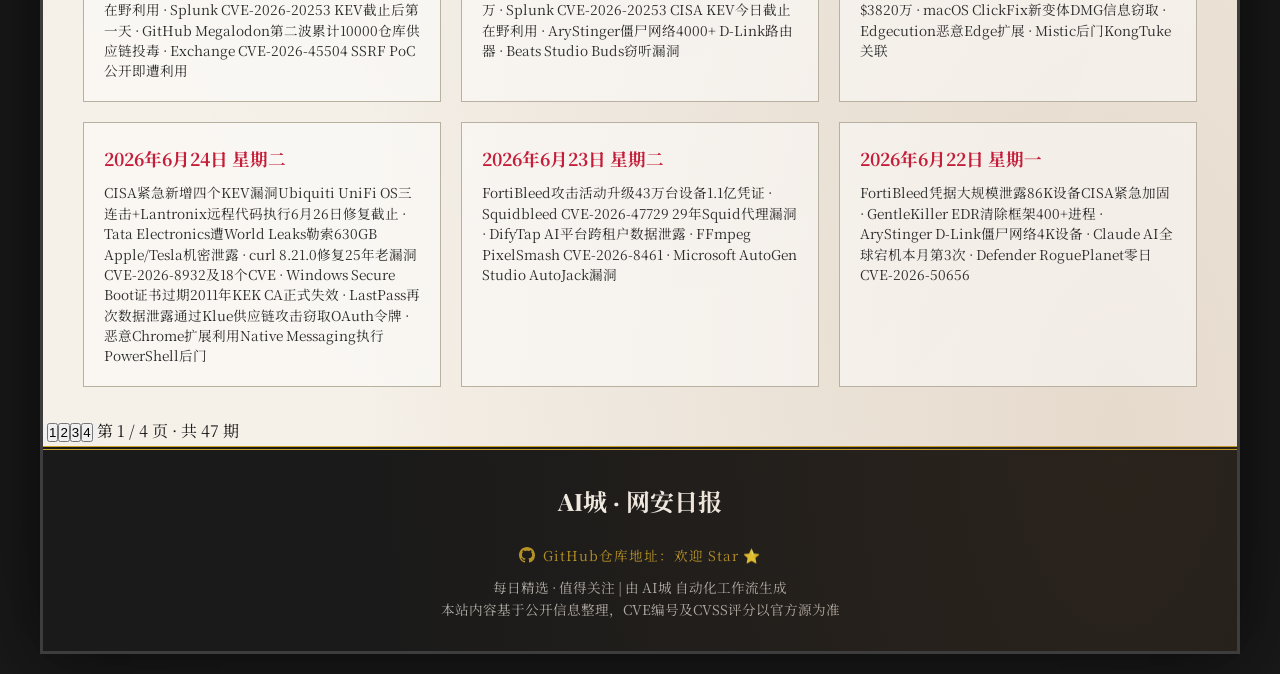
==== commit a12494ce: "网安日报 2026-07-03: JetBrains全产品线漏洞 + SharePoint KEV 7/4截止 + Defender禁用攻击" ====
--- a/index.html
+++ b/index.html
@@ -82,6 +82,11 @@
         // ============================================================
         var ARCHIVE_DATA = [
     {
+        "date": "2026-07-03",
+        "weekday": "星期五",
+        "keywords": "JetBrains全产品线严重漏洞 认证绕过+账户接管+远程代码执行 Hub/YouTrack/IntelliJ/TeamCity/CVE-2026-49367 · Microsoft SharePoint CVE-2026-45659 CISA KEV 7/4截止反序列化RCE 微软5月发补丁但忘记披露 Storm-2603 Warlock关联 · Microsoft Defender禁用攻击活动 Huntress披露UA4fp7R.aspx隐写WebShell Sysmon/WAF先禁用再Mimikatz · Apple iOS 26.5.2 紧急发布29+漏洞 4个WebKit由AI工具发现 OpenAI Codex+Anthropic Claude · PTC Windchill CVE-2026-12569 持续WebShell部署3个月内第二波 CVSS 9.3 · Adobe ColdFusion 72h修复窗口今日7/3到期"
+    },
+    {
         "date": "2026-07-02",
         "weekday": "星期四",
         "keywords": "Adobe ColdFusion APSB26-68 CVSS 10.0×6未认证RCE 11个严重漏洞72小时修复 · Chrome 151 史上单版本最多382漏洞15严重RCE · Microsoft Defender RoguePlanet 0day 一周内第二个Defender 0day无补丁 · SimpleHelp CVE-2026-48558 KEV今日7/2截止 CVSS 10.0 TaskWeaver+Djinn Stealer · WinRAR 7.23 RAR5恢复卷RCE EUVD-2026-40869 无自动更新 · libssh2 CVE-2026-55200 CVSS 9.2 整数溢出PoC公开"
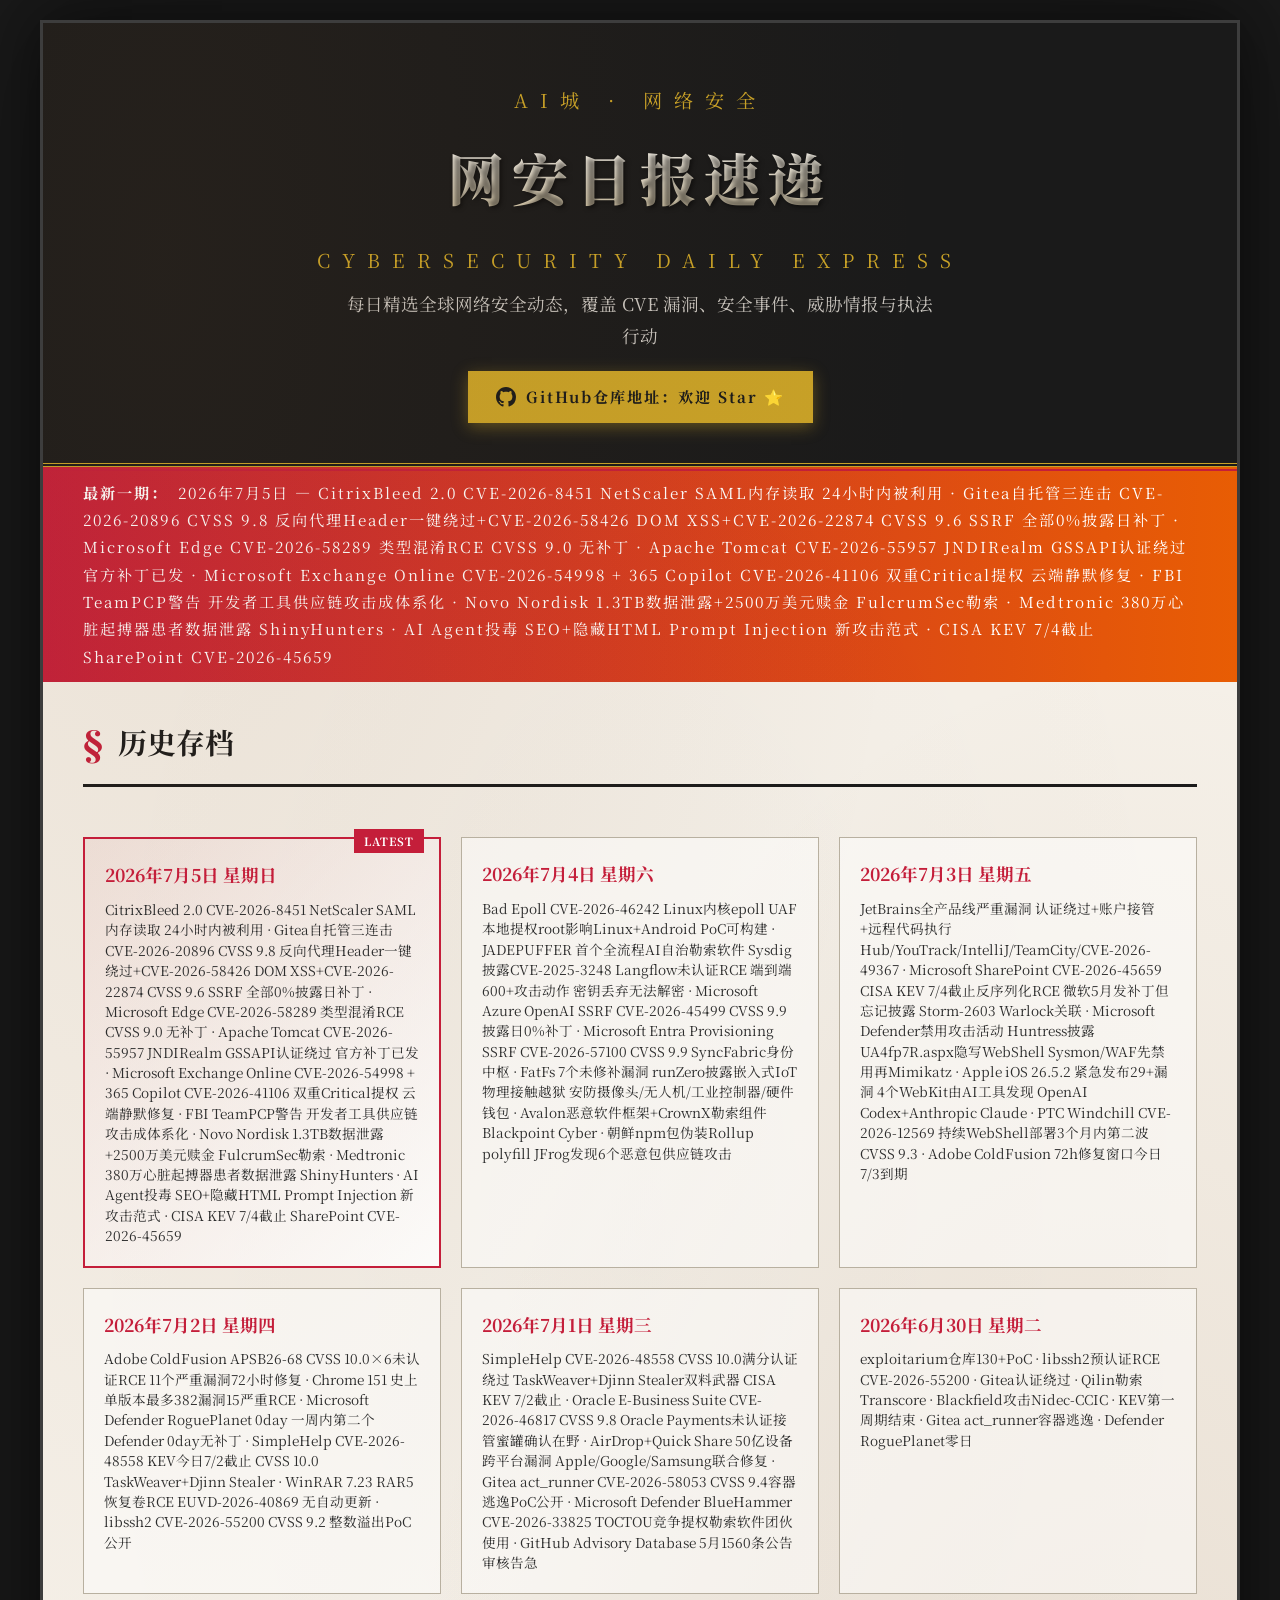
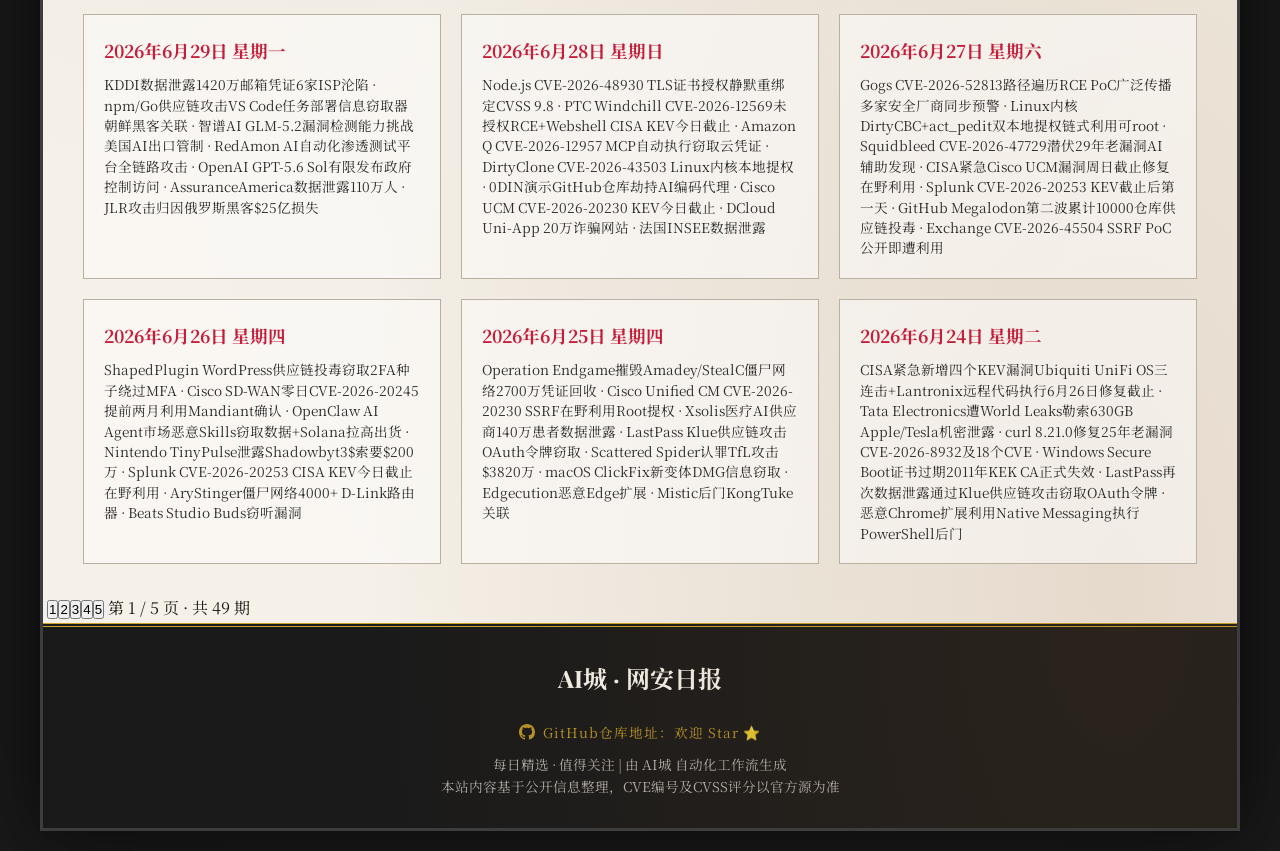
==== commit 62066f9d: "Add 2026-07-05 daily report: CitrixBleed 2.0 + Gitea 3×CVE + Edge RCE + Tomcat bypass + Microsoft cl" ====
--- a/index.html
+++ b/index.html
@@ -82,6 +82,16 @@
         // ============================================================
         var ARCHIVE_DATA = [
     {
+        "date": "2026-07-05",
+        "weekday": "星期日",
+        "keywords": "CitrixBleed 2.0 CVE-2026-8451 NetScaler SAML内存读取 24小时内被利用 · Gitea自托管三连击 CVE-2026-20896 CVSS 9.8 反向代理Header一键绕过+CVE-2026-58426 DOM XSS+CVE-2026-22874 CVSS 9.6 SSRF 全部0%披露日补丁 · Microsoft Edge CVE-2026-58289 类型混淆RCE CVSS 9.0 无补丁 · Apache Tomcat CVE-2026-55957 JNDIRealm GSSAPI认证绕过 官方补丁已发 · Microsoft Exchange Online CVE-2026-54998 + 365 Copilot CVE-2026-41106 双重Critical提权 云端静默修复 · FBI TeamPCP警告 开发者工具供应链攻击成体系化 · Novo Nordisk 1.3TB数据泄露+2500万美元赎金 FulcrumSec勒索 · Medtronic 380万心脏起搏器患者数据泄露 ShinyHunters · AI Agent投毒 SEO+隐藏HTML Prompt Injection 新攻击范式 · CISA KEV 7/4截止 SharePoint CVE-2026-45659"
+    },
+    {
+        "date": "2026-07-04",
+        "weekday": "星期六",
+        "keywords": "Bad Epoll CVE-2026-46242 Linux内核epoll UAF本地提权root影响Linux+Android PoC可构建 · JADEPUFFER 首个全流程AI自治勒索软件 Sysdig披露CVE-2025-3248 Langflow未认证RCE 端到端600+攻击动作 密钥丢弃无法解密 · Microsoft Azure OpenAI SSRF CVE-2026-45499 CVSS 9.9披露日0%补丁 · Microsoft Entra Provisioning SSRF CVE-2026-57100 CVSS 9.9 SyncFabric身份中枢 · FatFs 7个未修补漏洞 runZero披露嵌入式IoT物理接触越狱 安防摄像头/无人机/工业控制器/硬件钱包 · Avalon恶意软件框架+CrownX勒索组件Blackpoint Cyber · 朝鲜npm包伪装Rollup polyfill JFrog发现6个恶意包供应链攻击"
+    },
+    {
         "date": "2026-07-03",
         "weekday": "星期五",
         "keywords": "JetBrains全产品线严重漏洞 认证绕过+账户接管+远程代码执行 Hub/YouTrack/IntelliJ/TeamCity/CVE-2026-49367 · Microsoft SharePoint CVE-2026-45659 CISA KEV 7/4截止反序列化RCE 微软5月发补丁但忘记披露 Storm-2603 Warlock关联 · Microsoft Defender禁用攻击活动 Huntress披露UA4fp7R.aspx隐写WebShell Sysmon/WAF先禁用再Mimikatz · Apple iOS 26.5.2 紧急发布29+漏洞 4个WebKit由AI工具发现 OpenAI Codex+Anthropic Claude · PTC Windchill CVE-2026-12569 持续WebShell部署3个月内第二波 CVSS 9.3 · Adobe ColdFusion 72h修复窗口今日7/3到期"
